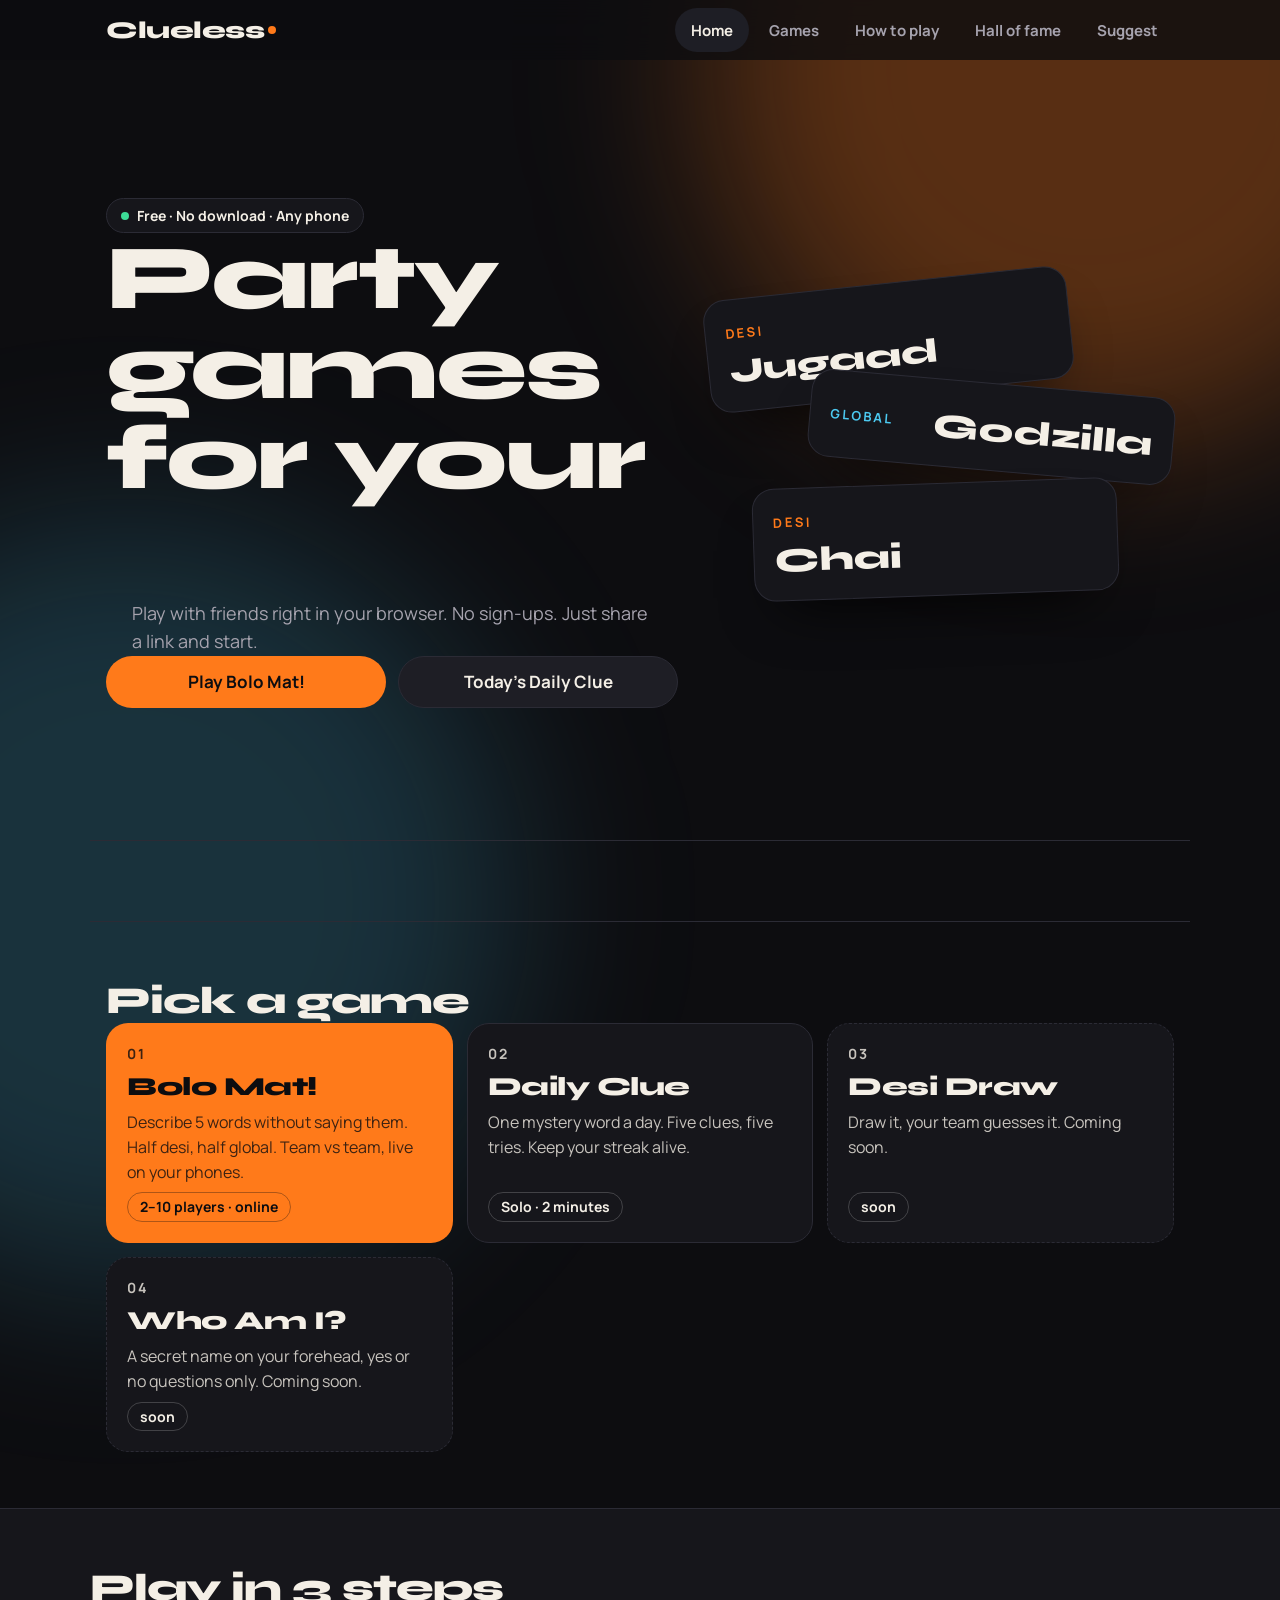
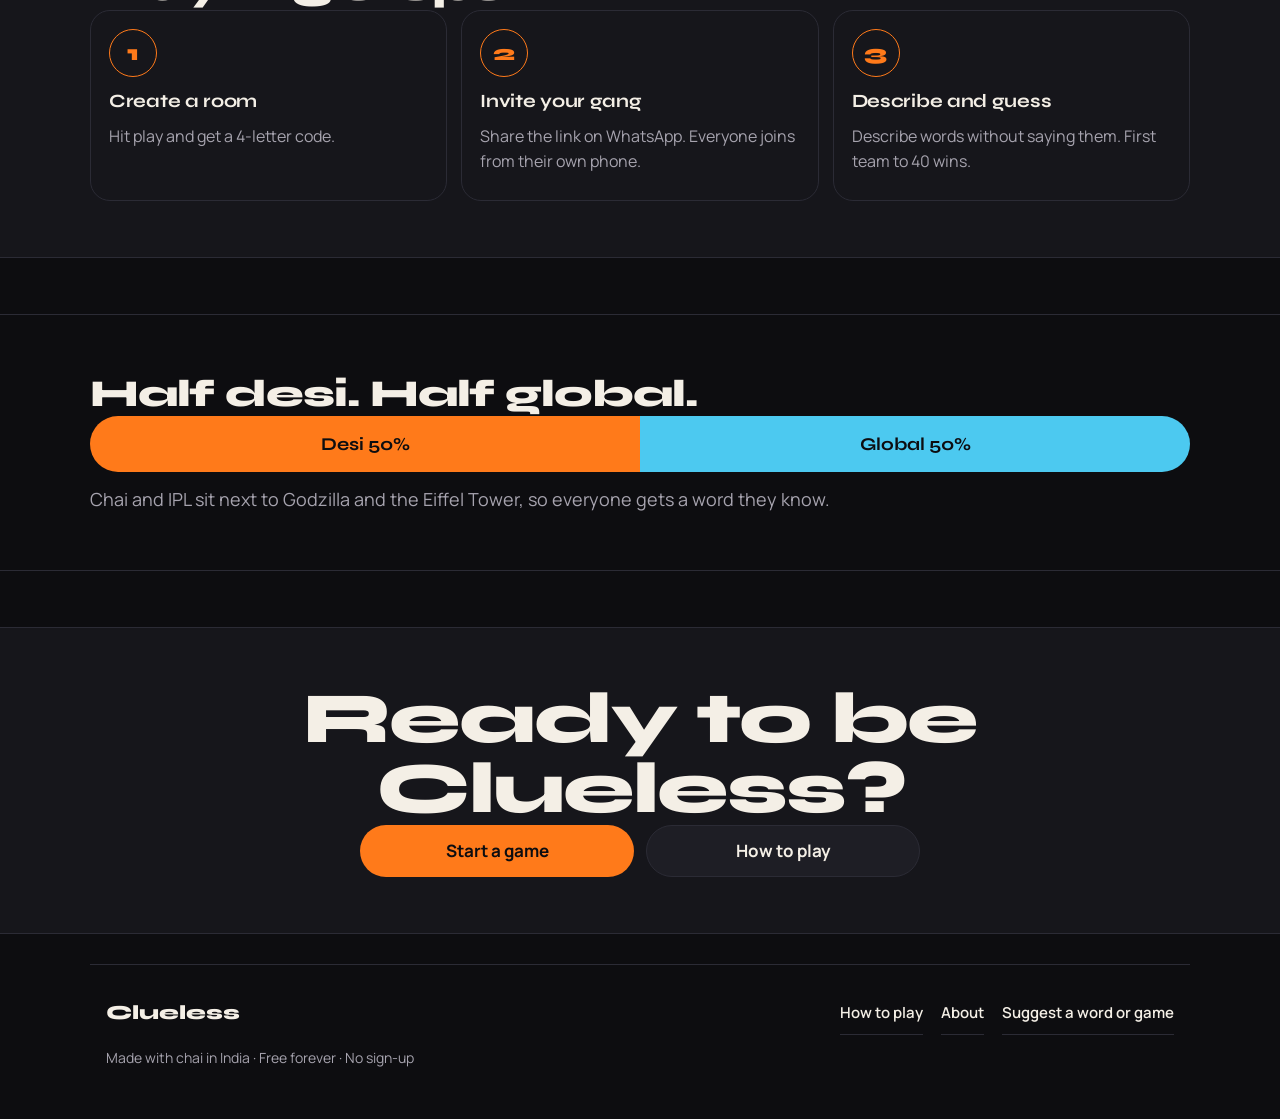
==== index.html @ ff77b75f "Add files via upload" ====
<!DOCTYPE html><html lang="en"><head><meta charset="utf-8"><meta name="viewport" content="width=device-width, initial-scale=1, viewport-fit=cover"><meta name="theme-color" content="#0D0D10"><meta name="apple-mobile-web-app-capable" content="yes"><title>Clueless – party games for your gang</title><meta name="description" content="Free party games for your gang. Play Bolo Mat! with friends on your phones. Half desi, half global words. No download, no sign-up."><meta property="og:title" content="Clueless – party games for your gang"><meta property="og:description" content="Free party games for your gang. Play Bolo Mat! with friends on your phones. Half desi, half global words. No download, no sign-up."><meta property="og:type" content="website"><meta name="twitter:card" content="summary"><link rel="icon" href="data:image/svg+xml,%3Csvg xmlns=%27http://www.w3.org/2000/svg%27 viewBox=%270 0 64 64%27%3E%3Crect width=%2764%27 height=%2764%27 rx=%2716%27 fill=%27%230D0D10%27/%3E%3Ctext x=%2732%27 y=%2744%27 font-size=%2740%27 font-weight=%27800%27 font-family=%27Arial%27 text-anchor=%27middle%27 fill=%27%23FF7A1A%27%3EC%3C/text%3E%3C/svg%3E"><link rel="stylesheet" href="shared.css"></head><body class="site" data-p="hub"><div id="nav"></div><section class="hero2"><div><span class="eye">Free · No download · Any phone</span><h1 class="h1b">Party games for your<span class="rot"><i>gang.</i><i>chai break.</i><i>hostel night.</i><i>family.</i></span></h1><p class="sub">Play with friends right in your browser. No sign-ups. Just share a link and start.</p><div class="btns"><a class="btn pink hot" href="bolo-mat.html">Play Bolo Mat!</a><a class="btn" href="daily.html">Today’s Daily Clue</a></div></div><div class="stack" aria-hidden="true"><div class="wc"><span>DESI</span><b>Jugaad</b></div><div class="wc g"><span>GLOBAL</span><b>Godzilla</b></div><div class="wc"><span>DESI</span><b>Chai</b></div></div></section><div class="marq" aria-hidden="true"><div>Chai · IPL · Godzilla · Jugaad · Pizza · Diwali · Eiffel Tower · Mumbai Local · Titanic · Sharmaji Ka Beta · Netflix · Maggi · Penguin · Taj Mahal · Volcano · Pani Puri · Chai · IPL · Godzilla · Jugaad · Pizza · Diwali · Eiffel Tower · Mumbai Local · Titanic · Sharmaji Ka Beta · Netflix · Maggi · Penguin · Taj Mahal · Volcano · Pani Puri · </div></div><section class="band nb"><div class="in" style="padding:0 16px"><h2 class="sec" style="margin-top:0">Pick a game</h2><div class="games" id="games"></div></div></section><section class="band"><div class="in"><h2 class="sec">Play in 3 steps</h2><div class="grid3"><div class="card"><div class="n">1</div><h3>Create a room</h3><p>Hit play and get a 4-letter code.</p></div><div class="card"><div class="n">2</div><h3>Invite your gang</h3><p>Share the link on WhatsApp. Everyone joins from their own phone.</p></div><div class="card"><div class="n">3</div><h3>Describe and guess</h3><p>Describe words without saying them. First team to 40 wins.</p></div></div></div></section><section class="band" style="background:none"><div class="in"><h2 class="sec">Half desi. Half global.</h2><div class="split"><b>Desi 50%</b><b>Global 50%</b></div><p class="sub" style="margin-top:14px">Chai and IPL sit next to Godzilla and the Eiffel Tower, so everyone gets a word they know.</p></div></section><section class="band cta"><div class="in" style="padding:0 16px"><h2 class="h1b">Ready to be Clueless?</h2><div class="btns"><a class="btn pink hot" href="bolo-mat.html">Start a game</a><a class="btn" href="how-to-play.html">How to play</a></div></div></section><footer id="ft"></footer><script src="shared.js"></script></body></html>
---- shared.css ----
@import url('https://fonts.googleapis.com/css2?family=Syne:wght@600;800&family=Manrope:wght@400;500;700&display=swap');
:root{--bg:#0D0D10;--panel:#16161B;--panel2:#1E1E25;--line:#2B2B35;--ink:#F4EFE6;--mute:#A6A3AE;--acc:#FF7A1A;--acc2:#4CC9F0;--ok:#3DDC97;--bad:#FF4D6D;--sun:#FFD166;--cream:#F4EFE6;--pink:var(--acc);--mint:var(--ok);--sky:var(--acc2);--t0:var(--acc);--t1:var(--acc2);--d:'Syne',system-ui,sans-serif;--g1:#FF7A1A50;--g2:#4CC9F033}
body[data-p=lobby]{--g1:#4CC9F050;--g2:#3DDC9733}body[data-p=ready]{--g1:#4CC9F050;--g2:#FF7A1A30}body[data-p=play]{--g1:#3DDC9750;--g2:#4CC9F030}body.low{--g1:#FF4D6D66;--g2:#FF7A1A40}body[data-p=result]{--g1:#FFD16650;--g2:#FF7A1A30}body[data-p=end]{--g1:#FF7A1A60;--g2:#FFD16640}
*{box-sizing:border-box}
html{scroll-behavior:smooth;-webkit-tap-highlight-color:transparent;max-width:100%;overflow-x:clip}
body{margin:0;max-width:100%;overflow-x:clip;background:var(--bg);color:var(--ink);font:400 16px/1.55 Manrope,system-ui,sans-serif;min-height:100svh;padding:env(safe-area-inset-top,0) env(safe-area-inset-right,0) env(safe-area-inset-bottom,0) env(safe-area-inset-left,0);-webkit-font-smoothing:antialiased}
body::before,body::after{content:"";position:fixed;z-index:0;width:60vmax;height:60vmax;border-radius:50%;filter:blur(90px);pointer-events:none;transition:background-color .8s;animation:drift 22s ease-in-out infinite alternate}
body::before{background:var(--g1);top:-25vmax;right:-15vmax}body::after{background:var(--g2);bottom:-30vmax;left:-20vmax;animation-delay:-11s}
img,svg,video,iframe,canvas{max-width:100%;height:auto}
.wrap,.hero2,.band,.marq,footer,#nav{position:relative;z-index:1}
@keyframes drift{to{transform:translate(8vmax,6vmax) scale(1.15)}}
@keyframes rise{from{opacity:0;transform:translateY(18px)}}
@keyframes pop{from{transform:scale(.7);opacity:0}}
@keyframes pulse{50%{transform:scale(1.05)}}
@keyframes bob{50%{translate:0 -12px}}
@keyframes mq{to{transform:translateX(-100%)}}
@keyframes rw{0%{opacity:0;transform:translateY(70%)}3%,22%{opacity:1;transform:none}25%,100%{opacity:0;transform:translateY(-70%)}}
@keyframes fall{to{transform:translateY(112vh) rotate(520deg)}}
.wrap{max-width:560px;margin:0 auto;padding:8px 16px 40px}.site .wrap{max-width:1100px}
a{color:inherit}a:focus-visible,button:focus-visible,summary:focus-visible{outline:2px solid var(--acc);outline-offset:3px}
.top{display:flex;justify-content:space-between;align-items:center;padding:10px 0;gap:10px}
.logo{font:800 24px var(--d);letter-spacing:-.5px;color:var(--ink);text-decoration:none;display:inline-flex;align-items:center;min-height:44px}.logo::after{content:"";width:8px;height:8px;border-radius:50%;background:var(--acc);margin-left:4px;animation:pulse 2.4s infinite}
.pill{font:700 14px Manrope,system-ui,sans-serif;letter-spacing:.14em;border:1px solid var(--line);background:var(--panel);border-radius:99px;padding:9px 14px}
.hero{font:800 clamp(34px,7vw,56px)/1.05 var(--d);letter-spacing:-1.5px;margin:16px 0 10px}.sub{font-size:18px;color:var(--mute);margin:0 0 20px;max-width:60ch}
.card{background:var(--panel);border:1px solid var(--line);border-radius:20px;padding:18px;margin-bottom:14px;overflow-wrap:anywhere}
.card h2,h3{font-family:var(--d);margin:0 0 8px;letter-spacing:-.3px}.center{text-align:center}.hint{font-size:14px;color:var(--mute)}
label{display:block;font-weight:700;font-size:15px;margin:12px 0 6px}
input,select,textarea{width:100%;min-width:0;min-height:50px;padding:12px 14px;border:1px solid var(--line);border-radius:14px;background:var(--panel2);color:var(--ink);font:500 16px Manrope,system-ui,sans-serif;transition:border-color .2s,box-shadow .2s}
textarea{min-height:110px;resize:vertical}input:focus,select:focus,textarea:focus{outline:none;border-color:var(--acc);box-shadow:0 0 0 4px #FF7A1A33}
.btn{display:flex;align-items:center;justify-content:center;width:100%;min-height:52px;margin-top:12px;padding:0 22px;font:700 17px Manrope,system-ui,sans-serif;color:var(--ink);background:var(--panel2);border:1px solid var(--line);border-radius:99px;cursor:pointer;text-decoration:none;transition:transform .15s,box-shadow .25s,background .2s}
.btn:hover{transform:translateY(-2px)}.btn:active{transform:scale(.97)}.btn:disabled{opacity:.4;pointer-events:none}
.btn.pink{background:var(--acc);color:#0D0D10;border-color:transparent}.btn.pink:hover{box-shadow:0 12px 30px -10px var(--acc)}
.btn.mint{background:var(--ok);color:#0D0D10;border-color:transparent}.btn.hot{animation:pulse 2.4s ease-in-out infinite}
.btn.ghost{width:auto;display:inline-flex;min-height:44px;margin:6px 4px 0;background:transparent;font-size:15px}
.row{display:flex;gap:8px}.row input{flex:1}.row .btn{margin:0;width:auto}
.seg{display:flex;gap:6px}.seg button{flex:1;min-height:46px;font:700 15px Manrope,system-ui,sans-serif;border:1px solid var(--line);border-radius:14px;background:var(--panel2);color:var(--ink);cursor:pointer}.seg button.on{background:var(--ink);color:#0D0D10}
.err{background:#FF4D6D22;border:1px solid var(--bad);color:#FFB3C0;font-weight:700;border-radius:14px;padding:10px 14px;margin-bottom:12px}
.btns{display:flex;gap:12px;flex-wrap:wrap}.btns .btn{flex:1;min-width:min(200px,100%);margin:0;width:auto}
.games{display:grid;grid-template-columns:1fr 1fr;gap:14px}.site .games{grid-template-columns:repeat(auto-fit,minmax(min(260px,100%),1fr))}
.game{position:relative;overflow:hidden;display:flex;flex-direction:column;gap:8px;min-height:190px;padding:20px;text-align:left;color:var(--ink);text-decoration:none;background:var(--panel);border:1px solid var(--line);border-radius:22px;transition:transform .25s,border-color .25s}
.game::before{content:"";position:absolute;inset:0;background:radial-gradient(220px circle at var(--mx,50%) var(--my,-20%),#ffffff18,transparent 70%);opacity:0;transition:opacity .3s;pointer-events:none}.game:hover::before{opacity:1}.game:hover{transform:translateY(-4px);border-color:#ffffff40}
.game b{font:800 26px var(--d);letter-spacing:-.5px}.game span{color:inherit;opacity:.8}.em{font:700 14px Manrope,system-ui,sans-serif;letter-spacing:.14em;opacity:.7}
.game:first-child{background:var(--acc);color:#0D0D10;border-color:transparent}.game.soon{opacity:.55;border-style:dashed}
.tag{font-style:normal;font-size:14px;font-weight:700;border:1px solid #ffffff30;border-radius:99px;padding:3px 12px;align-self:flex-start;margin-top:auto}.game:first-child .tag{border-color:#0D0D1055}
.score{display:grid;grid-template-columns:1fr 1fr;gap:10px;margin-bottom:14px}.tm{background:var(--panel);border:1px solid var(--line);border-top:3px solid var(--c);border-radius:16px;padding:10px 14px}.tm div:first-child{display:flex;justify-content:space-between;align-items:baseline;gap:6px}.tm b{font:700 15px Manrope,system-ui,sans-serif}.tm span{font:800 28px var(--d);color:var(--c)}
.bar{height:6px;background:#ffffff14;border-radius:9px;overflow:hidden;margin-top:4px}.bar i{display:block;height:100%;background:var(--c);transition:width .6s}
.cols{display:grid;grid-template-columns:1fr 1fr;gap:12px}.cols .card{border-top:3px solid var(--c);margin:0}
.chip{display:inline-flex;align-items:center;gap:6px;background:var(--panel2);border:1px solid var(--line);border-radius:99px;padding:5px 12px 5px 6px;margin:4px 4px 0 0;font-weight:700;font-size:15px}
.dot{display:inline-grid;place-items:center;width:1.6em;height:1.6em;border-radius:50%;color:#0D0D10;font:800 .8em var(--d);font-style:normal;vertical-align:middle}
.code{font:800 clamp(40px,14vw,64px)/1 var(--d);letter-spacing:.12em;color:var(--acc);padding-left:.12em}
.head{display:flex;justify-content:space-between;align-items:center;gap:10px;margin-bottom:12px}.who{display:flex;align-items:center;gap:10px;font-weight:700;min-width:0}.av{font-size:34px;line-height:1}
.clock{position:relative;width:84px;height:84px;flex:none}.clock svg{width:100%;height:100%}.clock circle{fill:none;stroke-width:7;stroke:#ffffff1a}.clock #rg{stroke:var(--acc);transform:rotate(-90deg);transform-origin:center;transition:stroke-dashoffset .25s linear;stroke-linecap:round}
.clock b{position:absolute;inset:0;display:grid;place-items:center;font:800 30px var(--d)}body.low .clock{animation:pulse .5s infinite}body.low .clock #rg{stroke:var(--bad)}
.words{list-style:none;padding:0;margin:0;display:grid;gap:10px}
.words li{background:var(--panel2);border:1px solid var(--line);border-radius:16px;padding:16px;font:800 26px var(--d);text-align:center;animation:pop .4s both;animation-delay:var(--d);transition:.3s;overflow-wrap:anywhere}
.words li.done{background:#3DDC9722;border-color:var(--ok);text-decoration:line-through;opacity:.6}
.g{display:flex;justify-content:space-between;align-items:center;gap:10px;padding:9px 0;border-bottom:1px solid var(--line);animation:pop .25s both}.ok{font-weight:800;color:var(--ok)}.no{color:var(--mute)}
.big{font:800 32px/1.05 var(--d);margin:0;letter-spacing:-.5px}.badge{display:inline-block;font:800 14px Manrope,system-ui,sans-serif;letter-spacing:.2em;text-transform:uppercase;color:#0D0D10;background:var(--acc);border-radius:99px;padding:6px 16px;margin-bottom:12px}
details{border-top:1px solid var(--line);margin-top:12px}summary{min-height:44px;display:flex;align-items:center;cursor:pointer;font-weight:700}details p{margin:6px 0;color:var(--mute)}
.cf{position:fixed;top:-30px;width:10px;height:16px;border-radius:2px;animation:fall 3.4s linear forwards;pointer-events:none;z-index:50}
#app.go>*{animation:rise .45s cubic-bezier(.2,.8,.2,1) both}#app.go>:nth-child(2){animation-delay:.06s}#app.go>:nth-child(3){animation-delay:.12s}#app.go>:nth-child(4){animation-delay:.18s}#app.go>:nth-child(n+5){animation-delay:.24s}
/* site chrome */
#nav{position:sticky;top:0;z-index:40;background:#0D0D10cc;-webkit-backdrop-filter:blur(14px);backdrop-filter:blur(14px)}
.nav{position:relative;display:flex;justify-content:space-between;align-items:center;gap:12px;max-width:1100px;margin:0 auto;padding:8px 16px}
.nav nav{display:flex;gap:4px}.nav nav a{display:flex;align-items:center;min-height:44px;padding:0 16px;font:700 15px Manrope,system-ui,sans-serif;color:var(--mute);text-decoration:none;border-radius:99px;transition:.2s}.nav nav a:hover{color:var(--ink)}.nav nav a.on{color:var(--ink);background:var(--panel2)}
.mbtn{display:none;width:46px;height:46px;border:1px solid var(--line);border-radius:14px;background:var(--panel);flex-direction:column;align-items:center;justify-content:center;gap:6px;padding:0;cursor:pointer}.mbtn span{width:20px;height:2px;background:var(--ink);border-radius:2px;transition:transform .25s}
.nav.open .mbtn span:first-child{transform:translateY(4px) rotate(45deg)}.nav.open .mbtn span:last-child{transform:translateY(-4px) rotate(-45deg)}
footer{max-width:1100px;margin:30px auto 0;padding:26px 16px 50px;color:var(--mute);font-size:15px;border-top:1px solid var(--line)}footer a{color:var(--ink);font-weight:600;display:inline-flex;align-items:center;min-height:44px;text-decoration:none;border-bottom:1px solid var(--line)}footer a:hover{border-color:var(--acc)}
.grid3{display:grid;grid-template-columns:repeat(auto-fit,minmax(min(240px,100%),1fr));gap:14px}.grid3 .card{margin:0}.sec{font:800 clamp(26px,5vw,38px) var(--d);letter-spacing:-1px;margin:34px 0 14px}
table{width:100%;border-collapse:collapse}td{padding:10px 6px;border-bottom:1px solid var(--line)}td:last-child{text-align:right;font-weight:800;color:var(--acc)}ol,ul.t{padding-left:20px;color:var(--mute)}li{margin:6px 0}
.clues{list-style:none;padding:0;margin:12px 0;display:grid;gap:8px}.clues li{background:var(--panel2);border:1px solid var(--line);border-radius:14px;padding:12px 14px;font-weight:700;margin:0;animation:pop .3s both}.clues li.lock{opacity:.4;border-style:dashed}
.hero2{max-width:1100px;margin:0 auto;padding:30px 16px;display:grid;grid-template-columns:1.1fr .9fr;gap:28px;align-items:center;min-height:calc(100svh - 120px)}
.eye{display:inline-flex;align-items:center;gap:8px;font:700 14px Manrope,system-ui,sans-serif;border:1px solid var(--line);border-radius:99px;padding:7px 14px;margin-bottom:18px;background:var(--panel)}.eye::before{content:"";width:8px;height:8px;border-radius:50%;background:var(--ok);animation:pulse 1.6s infinite}
.h1b{font:800 clamp(40px,9.5vw,92px)/.98 var(--d);letter-spacing:-2px;margin:0 0 16px}
.rot{display:block;position:relative;height:1.05em;color:var(--acc)}.rot i{position:absolute;left:0;top:0;font-style:normal;white-space:nowrap;opacity:0;animation:rw 12s infinite}.rot i:nth-child(2){animation-delay:3s}.rot i:nth-child(3){animation-delay:6s}.rot i:nth-child(4){animation-delay:9s}
.hero2 .sub{max-width:520px}
.stack{position:relative;height:340px;width:100%;max-width:360px;margin:0 auto}
.wc{position:absolute;width:78%;background:var(--panel);border:1px solid var(--line);border-radius:22px;padding:20px;box-shadow:0 30px 60px -30px #000;animation:bob 6s ease-in-out infinite}
.wc span{font:700 13px Manrope,system-ui,sans-serif;letter-spacing:.16em;color:var(--acc)}.wc.g span{color:var(--acc2)}.wc b{display:block;font:800 34px var(--d);margin-top:6px}
.wc:nth-child(1){top:0;left:0;transform:rotate(-6deg)}.wc:nth-child(2){top:100px;right:0;transform:rotate(5deg);animation-delay:-2s}.wc:nth-child(3){top:200px;left:10%;transform:rotate(-2deg);animation-delay:-4s}
.marq{overflow:hidden;border-block:1px solid var(--line);padding:16px 0;margin:6px 0 20px;font:800 clamp(24px,5vw,40px) var(--d);white-space:nowrap;color:transparent;-webkit-text-stroke:1px #F4EFE666}.marq div{display:inline-block;padding-left:100%;animation:mq 34s linear infinite}
.band{background:var(--panel);border-block:1px solid var(--line);padding:56px 16px;margin-top:40px}.band.nb{background:none;border:0;padding:0}.in{max-width:1100px;margin:0 auto}.band .sec{margin-top:0}
.n{display:grid;place-items:center;width:48px;height:48px;border-radius:50%;border:1px solid var(--acc);color:var(--acc);font:800 22px var(--d);margin-bottom:10px}
.split{display:flex;height:56px;border-radius:99px;overflow:hidden;font:800 18px var(--d);color:#0D0D10}.split b{display:grid;place-items:center;width:0;overflow:hidden;white-space:nowrap;transition:width 1.4s cubic-bezier(.2,.8,.2,1) .2s}.split b:first-child{background:var(--acc)}.split b:last-child{background:var(--acc2)}.split.in b{width:50%}
.cta{text-align:center}.cta .h1b{font-size:clamp(36px,9vw,72px)}.cta .btns{justify-content:center;max-width:560px;margin:0 auto}
.js .rv{opacity:0;transform:translateY(28px)}.js .rv.in{opacity:1;transform:none;transition:opacity .7s cubic-bezier(.2,.8,.2,1),transform .7s cubic-bezier(.2,.8,.2,1)}
@media (max-width:860px){.hero2{grid-template-columns:1fr;min-height:0;padding-top:18px}.stack{height:300px}}
@media (max-width:760px){
 .mbtn{display:flex}
 .nav nav{position:absolute;top:100%;left:12px;right:12px;flex-direction:column;gap:0;background:var(--panel);border:1px solid var(--line);border-radius:18px;padding:8px;opacity:0;visibility:hidden;transform:translateY(-8px);transition:.25s}
 .nav.open nav{opacity:1;visibility:visible;transform:none}.nav nav a{min-height:48px;font-size:17px}
 .hero{font-size:36px}.band{padding:44px 16px}.cols{gap:10px}.chip{font-size:14px}
}
@media (prefers-reduced-motion:reduce){*,*::before,*::after{animation:none!important;transition:none!important}.rot i:first-child{opacity:1!important}.split b{width:50%!important}.js .rv{opacity:1;transform:none}}

/* v4 layout polish */
.seg button small{display:block;font:500 13px Manrope,system-ui,sans-serif;color:var(--mute);margin-top:2px}.seg button.on small{color:#0D0D10b0}.seg.modes button{padding:10px 4px;line-height:1.25}
.dock{position:sticky;bottom:0;z-index:5;padding:18px 0 calc(10px + env(safe-area-inset-bottom,0px));background:linear-gradient(transparent,var(--bg) 38%)}
#app>.btn.pink{position:sticky;bottom:calc(12px + env(safe-area-inset-bottom,0px));z-index:5;box-shadow:0 12px 30px -10px #000}
.site .wrap{padding-top:20px}.band{margin-top:56px}
@media (max-width:760px){
 .wrap{padding:4px 16px 28px}.site .wrap{padding-top:14px}
 .hero2{padding:14px 16px 8px;gap:20px}.eye{margin-bottom:14px}.h1b{letter-spacing:-1.5px}
 .stack{height:230px;max-width:300px}.wc{padding:14px 16px;border-radius:18px}.wc b{font-size:26px}.wc:nth-child(2){top:72px}.wc:nth-child(3){top:150px}
 .marq{margin:18px 0 4px;padding:12px 0}.band{padding:40px 16px;margin-top:36px}
 .game{min-height:0;padding:18px}.game b{font-size:24px}.sec{margin:28px 0 12px}.card{padding:16px;border-radius:18px}
 .clock{width:68px;height:68px}.clock b{font-size:26px}.words li{padding:18px 14px;font-size:28px}
 .score{gap:8px}.tm{padding:8px 12px}.tm span{font-size:24px}.cols{grid-template-columns:1fr}.btns .btn{min-width:100%}
}

/* v5 polish */
button,input,select,textarea{font-family:inherit}
.ft{display:flex;flex-wrap:wrap;gap:6px 18px;align-items:center}.ft .brand{font:800 20px var(--d);color:var(--ink);margin-right:auto}.ft .copy{flex-basis:100%;font-size:14px;margin-top:6px}
.eye{display:inline-flex;align-items:center;gap:8px}
.card p{margin:0 0 8px;color:var(--mute)}.card ol{padding-left:20px;margin:6px 0 0}.card ol li{margin-bottom:6px}
.about p{font-size:18px;max-width:62ch;color:var(--ink)}.about .facts{display:grid;grid-template-columns:repeat(3,1fr);gap:10px;margin:22px 0}.about .facts .card{margin:0;width:100%;padding:14px}.about .facts .card p{font-size:14px;line-height:1.3;margin:4px 0 0}.about .facts .card b{display:block;font:800 clamp(22px,6vw,30px) var(--d);color:var(--acc)}
.btn,.game,.card{-webkit-tap-highlight-color:transparent}
.btn.pink:focus-visible{outline-color:var(--ink)}
@media (min-width:761px){.hero2{padding-top:36px}}
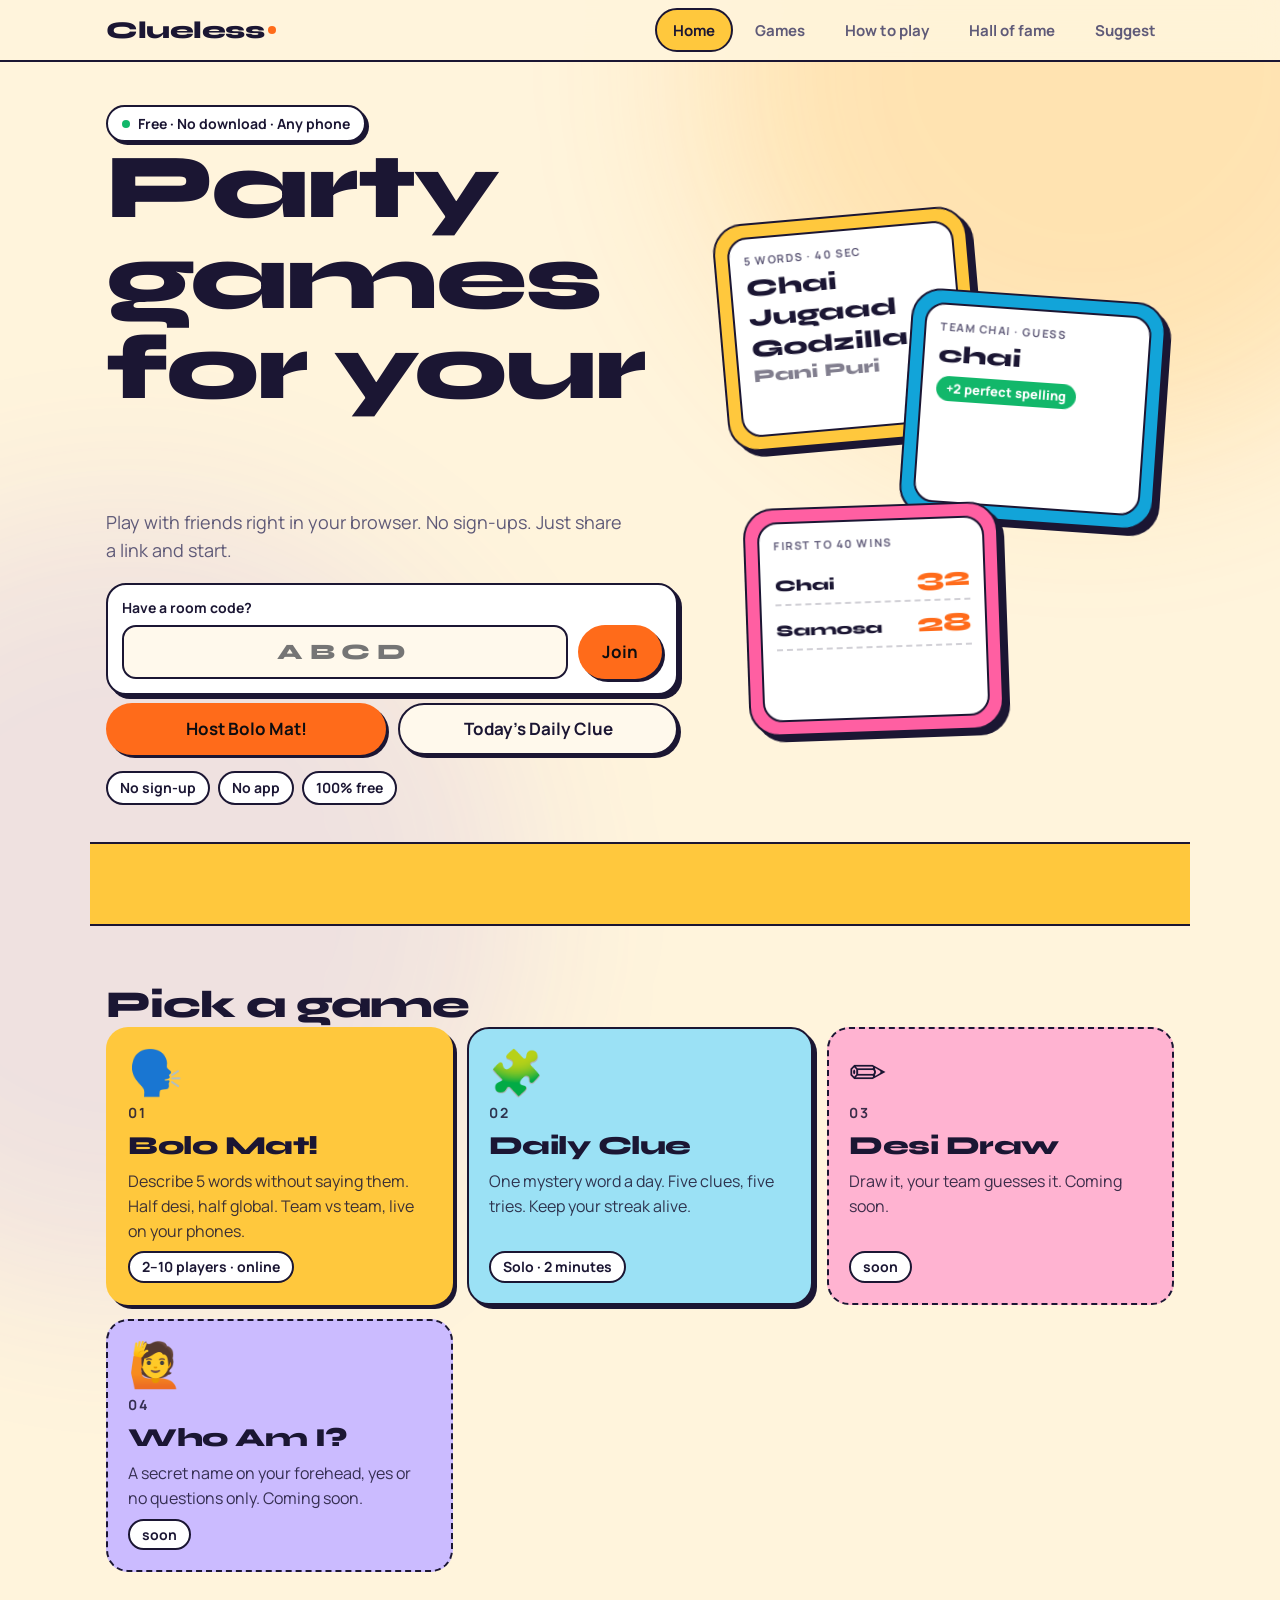
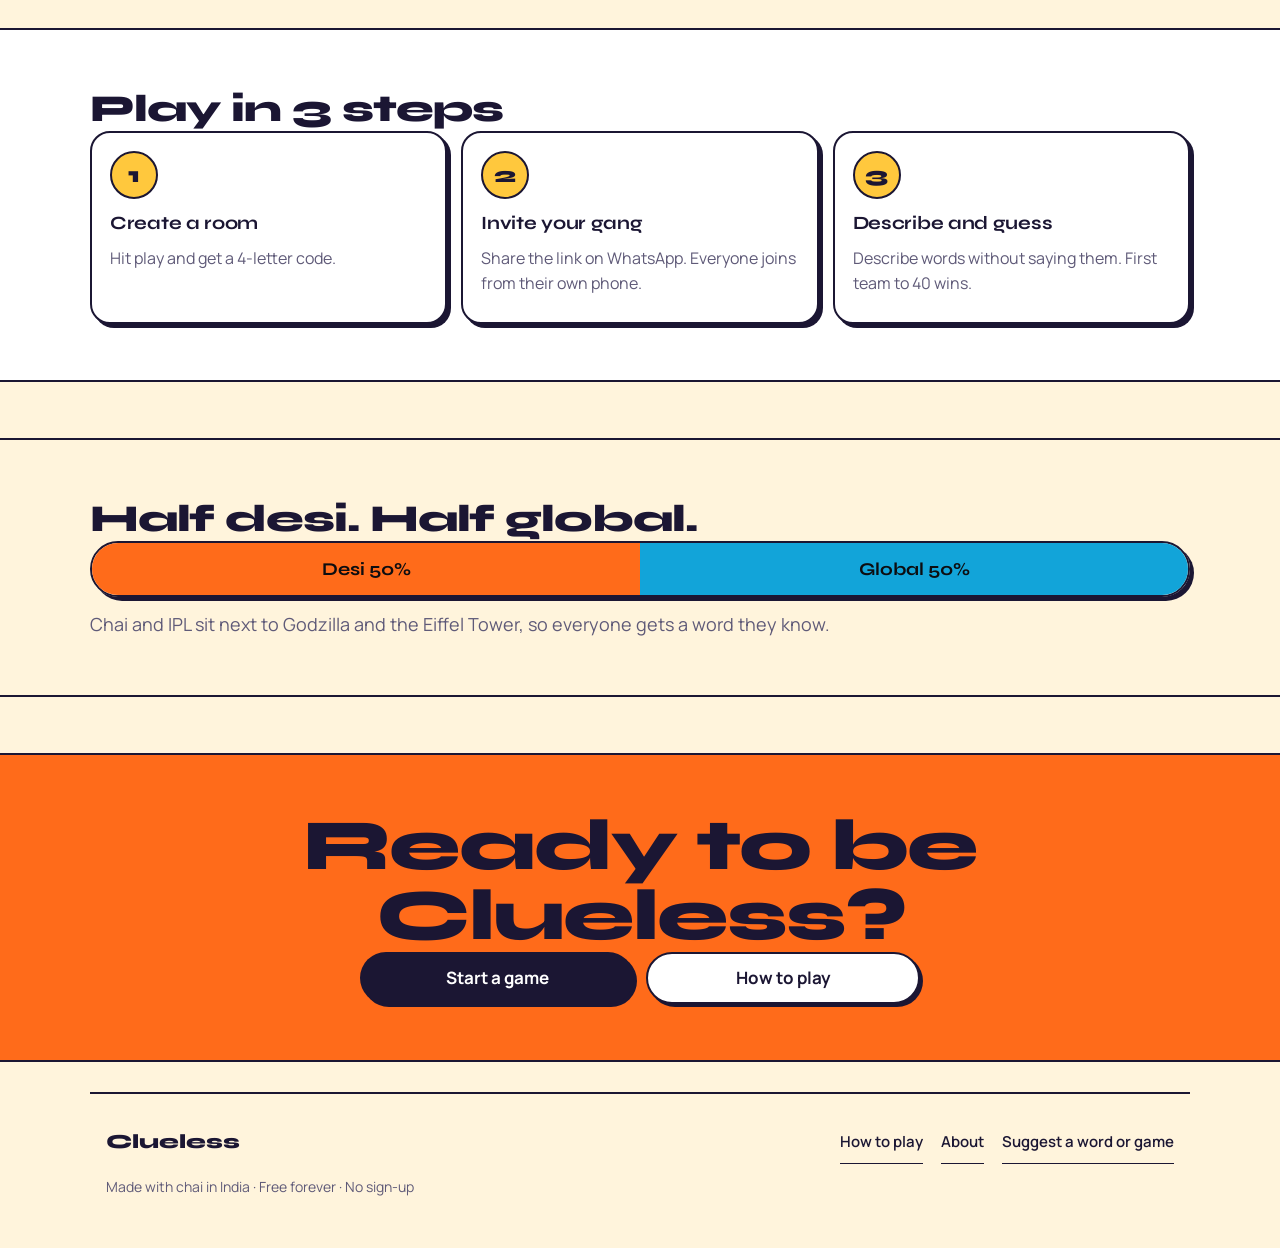
==== commit 77485cfc: "Add files via upload" ====
--- a/index.html
+++ b/index.html
@@ -1 +1 @@
-<!DOCTYPE html><html lang="en"><head><meta charset="utf-8"><meta name="viewport" content="width=device-width, initial-scale=1, viewport-fit=cover"><meta name="theme-color" content="#0D0D10"><meta name="apple-mobile-web-app-capable" content="yes"><title>Clueless – party games for your gang</title><meta name="description" content="Free party games for your gang. Play Bolo Mat! with friends on your phones. Half desi, half global words. No download, no sign-up."><meta property="og:title" content="Clueless – party games for your gang"><meta property="og:description" content="Free party games for your gang. Play Bolo Mat! with friends on your phones. Half desi, half global words. No download, no sign-up."><meta property="og:type" content="website"><meta name="twitter:card" content="summary"><link rel="icon" href="data:image/svg+xml,%3Csvg xmlns=%27http://www.w3.org/2000/svg%27 viewBox=%270 0 64 64%27%3E%3Crect width=%2764%27 height=%2764%27 rx=%2716%27 fill=%27%230D0D10%27/%3E%3Ctext x=%2732%27 y=%2744%27 font-size=%2740%27 font-weight=%27800%27 font-family=%27Arial%27 text-anchor=%27middle%27 fill=%27%23FF7A1A%27%3EC%3C/text%3E%3C/svg%3E"><link rel="stylesheet" href="shared.css"></head><body class="site" data-p="hub"><div id="nav"></div><section class="hero2"><div><span class="eye">Free · No download · Any phone</span><h1 class="h1b">Party games for your<span class="rot"><i>gang.</i><i>chai break.</i><i>hostel night.</i><i>family.</i></span></h1><p class="sub">Play with friends right in your browser. No sign-ups. Just share a link and start.</p><div class="btns"><a class="btn pink hot" href="bolo-mat.html">Play Bolo Mat!</a><a class="btn" href="daily.html">Today’s Daily Clue</a></div></div><div class="stack" aria-hidden="true"><div class="wc"><span>DESI</span><b>Jugaad</b></div><div class="wc g"><span>GLOBAL</span><b>Godzilla</b></div><div class="wc"><span>DESI</span><b>Chai</b></div></div></section><div class="marq" aria-hidden="true"><div>Chai · IPL · Godzilla · Jugaad · Pizza · Diwali · Eiffel Tower · Mumbai Local · Titanic · Sharmaji Ka Beta · Netflix · Maggi · Penguin · Taj Mahal · Volcano · Pani Puri · Chai · IPL · Godzilla · Jugaad · Pizza · Diwali · Eiffel Tower · Mumbai Local · Titanic · Sharmaji Ka Beta · Netflix · Maggi · Penguin · Taj Mahal · Volcano · Pani Puri · </div></div><section class="band nb"><div class="in" style="padding:0 16px"><h2 class="sec" style="margin-top:0">Pick a game</h2><div class="games" id="games"></div></div></section><section class="band"><div class="in"><h2 class="sec">Play in 3 steps</h2><div class="grid3"><div class="card"><div class="n">1</div><h3>Create a room</h3><p>Hit play and get a 4-letter code.</p></div><div class="card"><div class="n">2</div><h3>Invite your gang</h3><p>Share the link on WhatsApp. Everyone joins from their own phone.</p></div><div class="card"><div class="n">3</div><h3>Describe and guess</h3><p>Describe words without saying them. First team to 40 wins.</p></div></div></div></section><section class="band" style="background:none"><div class="in"><h2 class="sec">Half desi. Half global.</h2><div class="split"><b>Desi 50%</b><b>Global 50%</b></div><p class="sub" style="margin-top:14px">Chai and IPL sit next to Godzilla and the Eiffel Tower, so everyone gets a word they know.</p></div></section><section class="band cta"><div class="in" style="padding:0 16px"><h2 class="h1b">Ready to be Clueless?</h2><div class="btns"><a class="btn pink hot" href="bolo-mat.html">Start a game</a><a class="btn" href="how-to-play.html">How to play</a></div></div></section><footer id="ft"></footer><script src="shared.js"></script></body></html>+<!DOCTYPE html><html lang="en"><head><meta charset="utf-8"><meta name="viewport" content="width=device-width, initial-scale=1, viewport-fit=cover"><meta name="theme-color" content="#FFF4DC"><meta name="apple-mobile-web-app-capable" content="yes"><title>Clueless – party games for your gang</title><meta name="description" content="Free party games for your gang. Play Bolo Mat! with friends on your phones. Half desi, half global words. No download, no sign-up."><meta property="og:title" content="Clueless – party games for your gang"><meta property="og:description" content="Free party games for your gang. Play Bolo Mat! with friends on your phones. Half desi, half global words. No download, no sign-up."><meta property="og:type" content="website"><meta name="twitter:card" content="summary"><link rel="icon" href="data:image/svg+xml,%3Csvg xmlns=%27http://www.w3.org/2000/svg%27 viewBox=%270 0 64 64%27%3E%3Crect width=%2764%27 height=%2764%27 rx=%2716%27 fill=%27%230D0D10%27/%3E%3Ctext x=%2732%27 y=%2744%27 font-size=%2740%27 font-weight=%27800%27 font-family=%27Arial%27 text-anchor=%27middle%27 fill=%27%23FF7A1A%27%3EC%3C/text%3E%3C/svg%3E"><link rel="stylesheet" href="shared.css"></head><body class="site" data-p="hub"><div id="nav"></div><section class="hero2"><div><span class="eye">Free · No download · Any phone</span><h1 class="h1b">Party games for your<span class="rot"><i>gang.</i><i>chai break.</i><i>hostel night.</i><i>family.</i></span></h1><p class="sub">Play with friends right in your browser. No sign-ups. Just share a link and start.</p><form class="joinbox" id="jf"><label for="jc">Have a room code?</label><div class="row"><input id="jc" maxlength="4" placeholder="ABCD" autocomplete="off" autocapitalize="characters" aria-label="Room code"><button class="btn pink">Join</button></div></form><div class="btns"><a class="btn pink" href="bolo-mat.html">Host Bolo Mat!</a><a class="btn" href="daily.html">Today’s Daily Clue</a></div><ul class="trust"><li>No sign-up</li><li>No app</li><li>100% free</li></ul></div><div class="phones" aria-hidden="true"><div class="phone"><div class="scr"><small>5 WORDS · 40 SEC</small><b>Chai</b><b>Jugaad</b><b>Godzilla</b><b class="s">Pani Puri</b></div></div><div class="phone"><div class="scr"><small>TEAM CHAI · GUESS</small><b>chai</b><em>+2 perfect spelling</em></div></div><div class="phone"><div class="scr"><small>FIRST TO 40 WINS</small><div class="row2"><b>Chai</b><span>32</span></div><div class="row2"><b>Samosa</b><span>28</span></div></div></div></div></section><div class="marq" aria-hidden="true"><div>Chai · IPL · Godzilla · Jugaad · Pizza · Diwali · Eiffel Tower · Mumbai Local · Titanic · Sharmaji Ka Beta · Netflix · Maggi · Penguin · Taj Mahal · Volcano · Pani Puri · Chai · IPL · Godzilla · Jugaad · Pizza · Diwali · Eiffel Tower · Mumbai Local · Titanic · Sharmaji Ka Beta · Netflix · Maggi · Penguin · Taj Mahal · Volcano · Pani Puri · </div></div><section class="band nb"><div class="in" style="padding:0 16px"><h2 class="sec" style="margin-top:0">Pick a game</h2><div class="games" id="games"></div></div></section><section class="band"><div class="in"><h2 class="sec">Play in 3 steps</h2><div class="grid3"><div class="card"><div class="n">1</div><h3>Create a room</h3><p>Hit play and get a 4-letter code.</p></div><div class="card"><div class="n">2</div><h3>Invite your gang</h3><p>Share the link on WhatsApp. Everyone joins from their own phone.</p></div><div class="card"><div class="n">3</div><h3>Describe and guess</h3><p>Describe words without saying them. First team to 40 wins.</p></div></div></div></section><section class="band" style="background:none"><div class="in"><h2 class="sec">Half desi. Half global.</h2><div class="split"><b>Desi 50%</b><b>Global 50%</b></div><p class="sub" style="margin-top:14px">Chai and IPL sit next to Godzilla and the Eiffel Tower, so everyone gets a word they know.</p></div></section><section class="band cta"><div class="in" style="padding:0 16px"><h2 class="h1b">Ready to be Clueless?</h2><div class="btns"><a class="btn pink hot" href="bolo-mat.html">Start a game</a><a class="btn" href="how-to-play.html">How to play</a></div></div></section><footer id="ft"></footer><script src="shared.js"></script><script>$("jf").onsubmit=e=>{e.preventDefault();const c=$("jc").value.trim().toUpperCase();location.href="bolo-mat.html"+(c?"?room="+encodeURIComponent(c):"")}</script></body></html>
--- a/shared.css
+++ b/shared.css
@@ -117,3 +117,55 @@
 .btn,.game,.card{-webkit-tap-highlight-color:transparent}
 .btn.pink:focus-visible{outline-color:var(--ink)}
 @media (min-width:761px){.hero2{padding-top:36px}}
+#app>.btn.pink:disabled{opacity:1;background:#4a3322;color:#a99a8c}
+
+/* v6 bright theme: cream + ink outlines + hard shadows */
+:root{--bg:#FFF4DC;--panel:#fff;--panel2:#FFF9EC;--line:#1B163626;--stroke:#1B1633;--ink:#1B1633;--mute:#5F5A78;--acc:#FF6B1A;--acc2:#12A4D9;--ok:#12B76A;--bad:#E5365B;--sun:#FFC83D;--pink2:#FF5FA2;--violet:#7B5CFF;--g1:#FFB02E66;--g2:#7B5CFF33}
+body[data-p=lobby]{--g1:#12A4D955;--g2:#12B76A33}body[data-p=ready]{--g1:#7B5CFF44;--g2:#FFB02E44}body[data-p=play]{--g1:#12B76A44;--g2:#12A4D944}body.low{--g1:#E5365B55;--g2:#FF6B1A44}body[data-p=result]{--g1:#FFC83D77;--g2:#FF5FA244}body[data-p=end]{--g1:#FF6B1A55;--g2:#FFC83D77}
+body::before,body::after{opacity:.6}
+.card,.game,.tm,.chip,.pill,.eye,.mbtn,.seg button,input,select,textarea,.btn,.words li,.clues li,.phone .scr,.joinbox,.split,.tag{border:2px solid var(--stroke)}
+.card,.game,.tm,.joinbox{box-shadow:4px 4px 0 var(--stroke)}
+.btn{box-shadow:3px 3px 0 var(--stroke);transition:transform .12s,box-shadow .12s}.btn:hover{transform:translate(-1px,-1px);box-shadow:5px 5px 0 var(--stroke)}.btn:active{transform:translate(2px,2px);box-shadow:1px 1px 0 var(--stroke)}
+.btn.ghost,.row .btn.ghost{box-shadow:none}.btn.pink:hover{box-shadow:5px 5px 0 var(--stroke)}.btn.hot{animation:none}
+.btn.mint{color:var(--ink)}
+input:focus,select:focus,textarea:focus{box-shadow:4px 4px 0 var(--acc)}
+.seg button.on{background:var(--ink);color:#fff}.seg button.on small{color:#ffffffb0}
+.err{background:#FFE0E7;color:#8A1230;border:2px solid var(--bad)}
+.game::before{display:none}.game{background:var(--gc,#fff);transition:transform .15s,box-shadow .15s}.game:first-child{background:var(--gc,#fff);color:var(--ink)}
+.game:hover{border-color:var(--stroke);transform:translate(-2px,-2px);box-shadow:7px 7px 0 var(--stroke)}
+.game.soon{opacity:.8;border-style:dashed;box-shadow:none}.game.soon:hover{transform:none;box-shadow:none}
+.game span{opacity:.85}.game .art{font-style:normal;font-size:44px;line-height:1;display:block;margin-bottom:2px}
+.tag,.game:first-child .tag{background:#fff;color:var(--ink);border-color:var(--stroke)}
+.bar{background:#1B163615}.clock circle{stroke:#1B16331a}.words li.done{background:#12B76A22}
+#nav{background:#FFF4DCe6;border-bottom:2px solid var(--stroke)}
+.nav nav a:hover{color:var(--ink)}.nav nav a.on{background:var(--sun);border:2px solid var(--stroke);color:var(--ink)}
+.nav nav a{border:2px solid transparent}
+.logo::after{background:var(--acc)}
+.marq{background:var(--sun);color:var(--ink);-webkit-text-stroke:0;border-block:2px solid var(--stroke)}
+.band{background:#fff;border-block:2px solid var(--stroke)}.band.nb{border:0;background:none}
+.band.cta{background:var(--acc)}.band.cta .btn.pink{background:var(--ink);color:#fff}
+.band.cta .btn{background:#fff}
+.n{background:var(--sun);color:var(--ink);border:2px solid var(--stroke)}
+.split{box-shadow:4px 4px 0 var(--stroke)}
+footer{border-top:2px solid var(--stroke)}footer a{border-bottom-color:var(--stroke)}
+.eye{background:#fff;box-shadow:3px 3px 0 var(--stroke)}
+.rot{color:var(--acc)}
+.sub{color:var(--mute)}
+.joinbox{margin:18px 0 8px;background:#fff;border-radius:20px;padding:12px 14px 14px}
+.joinbox label{margin:0 0 6px;font-size:14px}.joinbox .row{gap:10px}
+.joinbox input{text-transform:uppercase;letter-spacing:.3em;text-align:center;font:800 22px var(--d)}
+.joinbox .btn{min-height:50px;margin:0}
+.trust{list-style:none;display:flex;gap:8px;flex-wrap:wrap;padding:0;margin:16px 0 0}.trust li{margin:0;border:2px solid var(--stroke);border-radius:99px;padding:4px 12px;background:#fff;font-weight:700;font-size:14px;color:var(--ink)}
+.phones{position:relative;height:430px;width:100%;max-width:440px;margin:0 auto}
+.phone{position:absolute;width:58%;border:2px solid var(--stroke);border-radius:30px;padding:12px;background:var(--pc);box-shadow:6px 6px 0 var(--stroke);animation:bob 6s ease-in-out infinite}
+.phone .scr{background:#fff;border-radius:20px;padding:14px;min-height:150px;box-shadow:none}
+.phone small{display:block;font:700 11px Manrope,system-ui,sans-serif;letter-spacing:.14em;color:var(--mute);margin-bottom:8px}
+.phone b{display:block;font:800 24px/1.1 var(--d);color:var(--ink)}.phone b+b{margin-top:4px}.phone b.s{font-size:18px;opacity:.55}
+.phone em{display:inline-block;font-style:normal;font-weight:800;font-size:13px;background:var(--ok);color:#fff;border-radius:99px;padding:2px 10px;margin-top:8px}
+.phone .row2{display:flex;justify-content:space-between;align-items:baseline;gap:6px;border-bottom:2px dashed #1B163633;padding:6px 0}.phone .row2 span{font:800 26px var(--d);color:var(--acc)}.phone .row2 b{font-size:16px}
+.phone:nth-child(1){--pc:var(--sun);top:0;left:0;transform:rotate(-5deg)}
+.phone:nth-child(2){--pc:var(--acc2);top:80px;right:0;transform:rotate(4deg);animation-delay:-2s}
+.phone:nth-child(3){--pc:var(--pink2);top:250px;left:6%;transform:rotate(-2deg);animation-delay:-4s}
+@media (max-width:760px){.phones{height:380px;max-width:340px}.phone{width:60%;padding:10px}.phone b{font-size:20px}.phone:nth-child(2){top:70px}.phone:nth-child(3){top:215px}.joinbox input{font-size:20px}}
+.hero2 .sub{margin-left:0;margin-right:0}
+@media (min-width:761px){.phone .scr{min-height:200px}.phones{height:480px}.phone:nth-child(3){top:290px}}
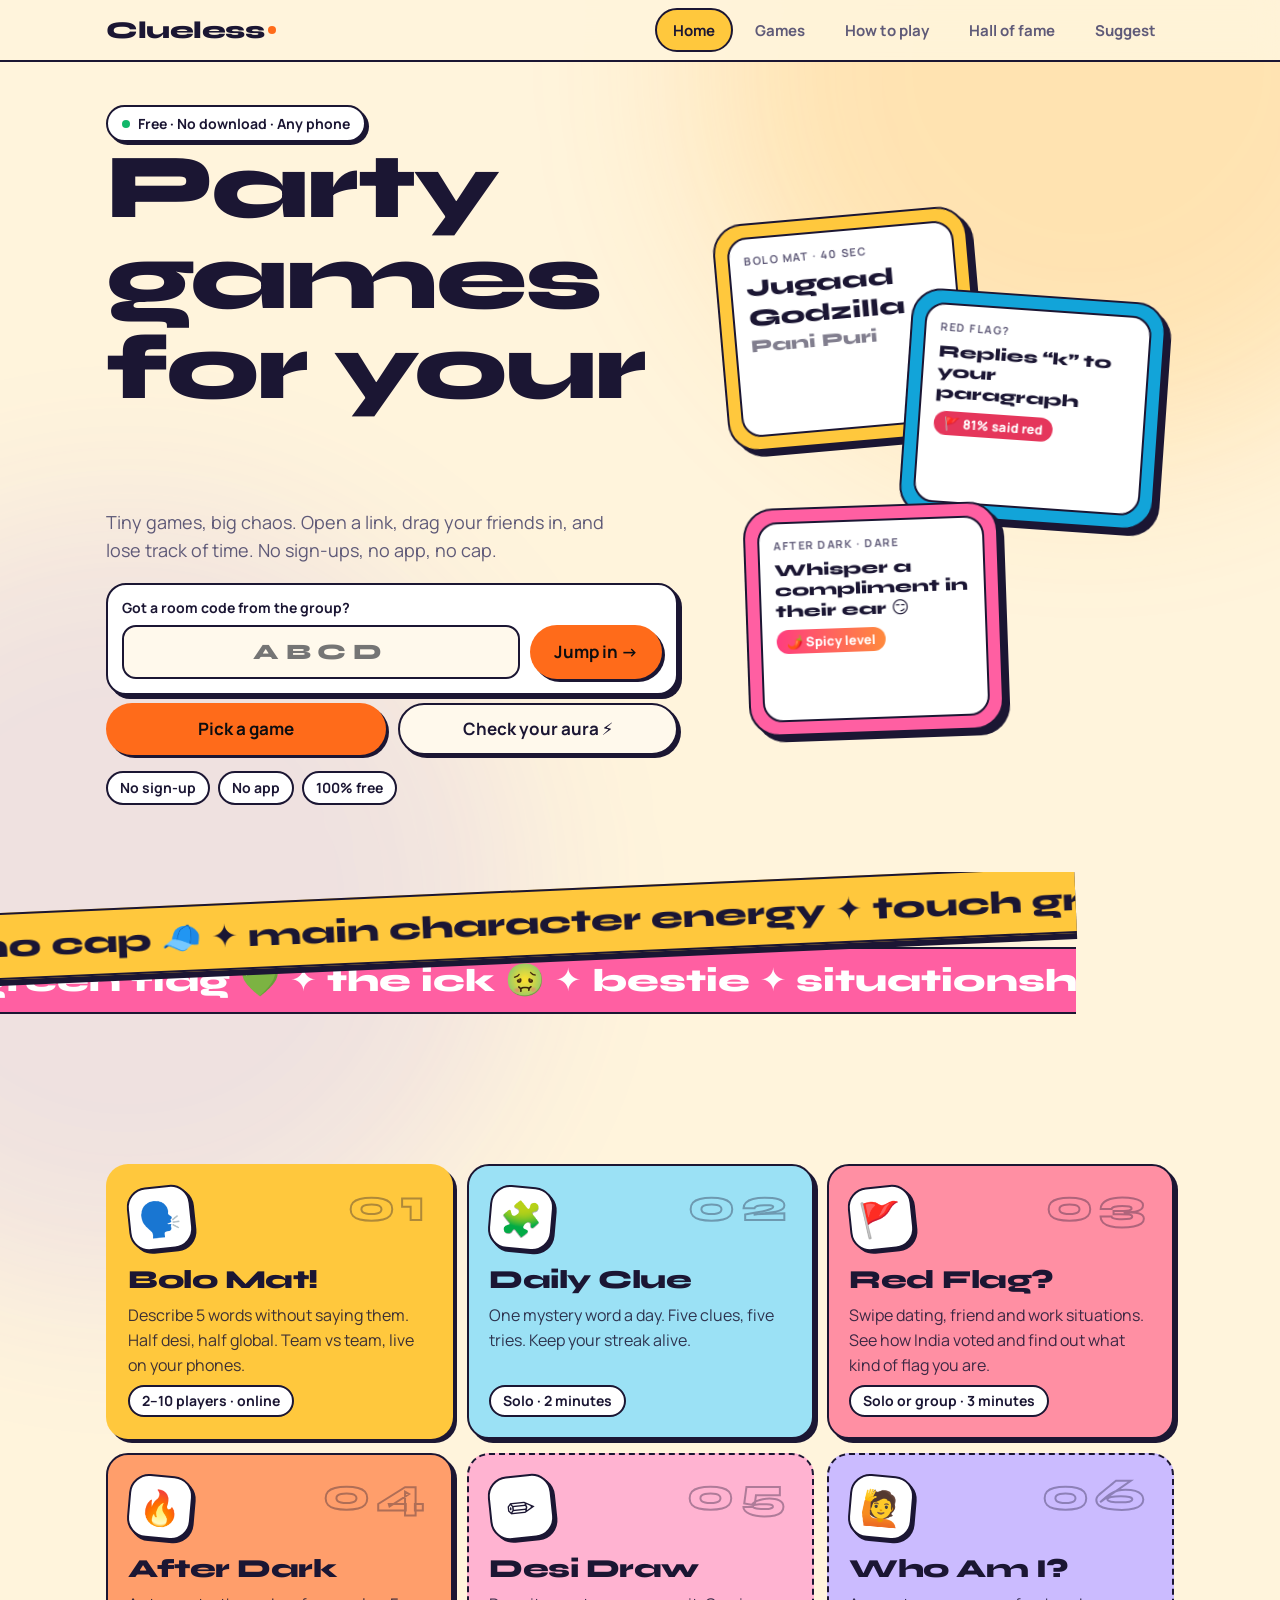
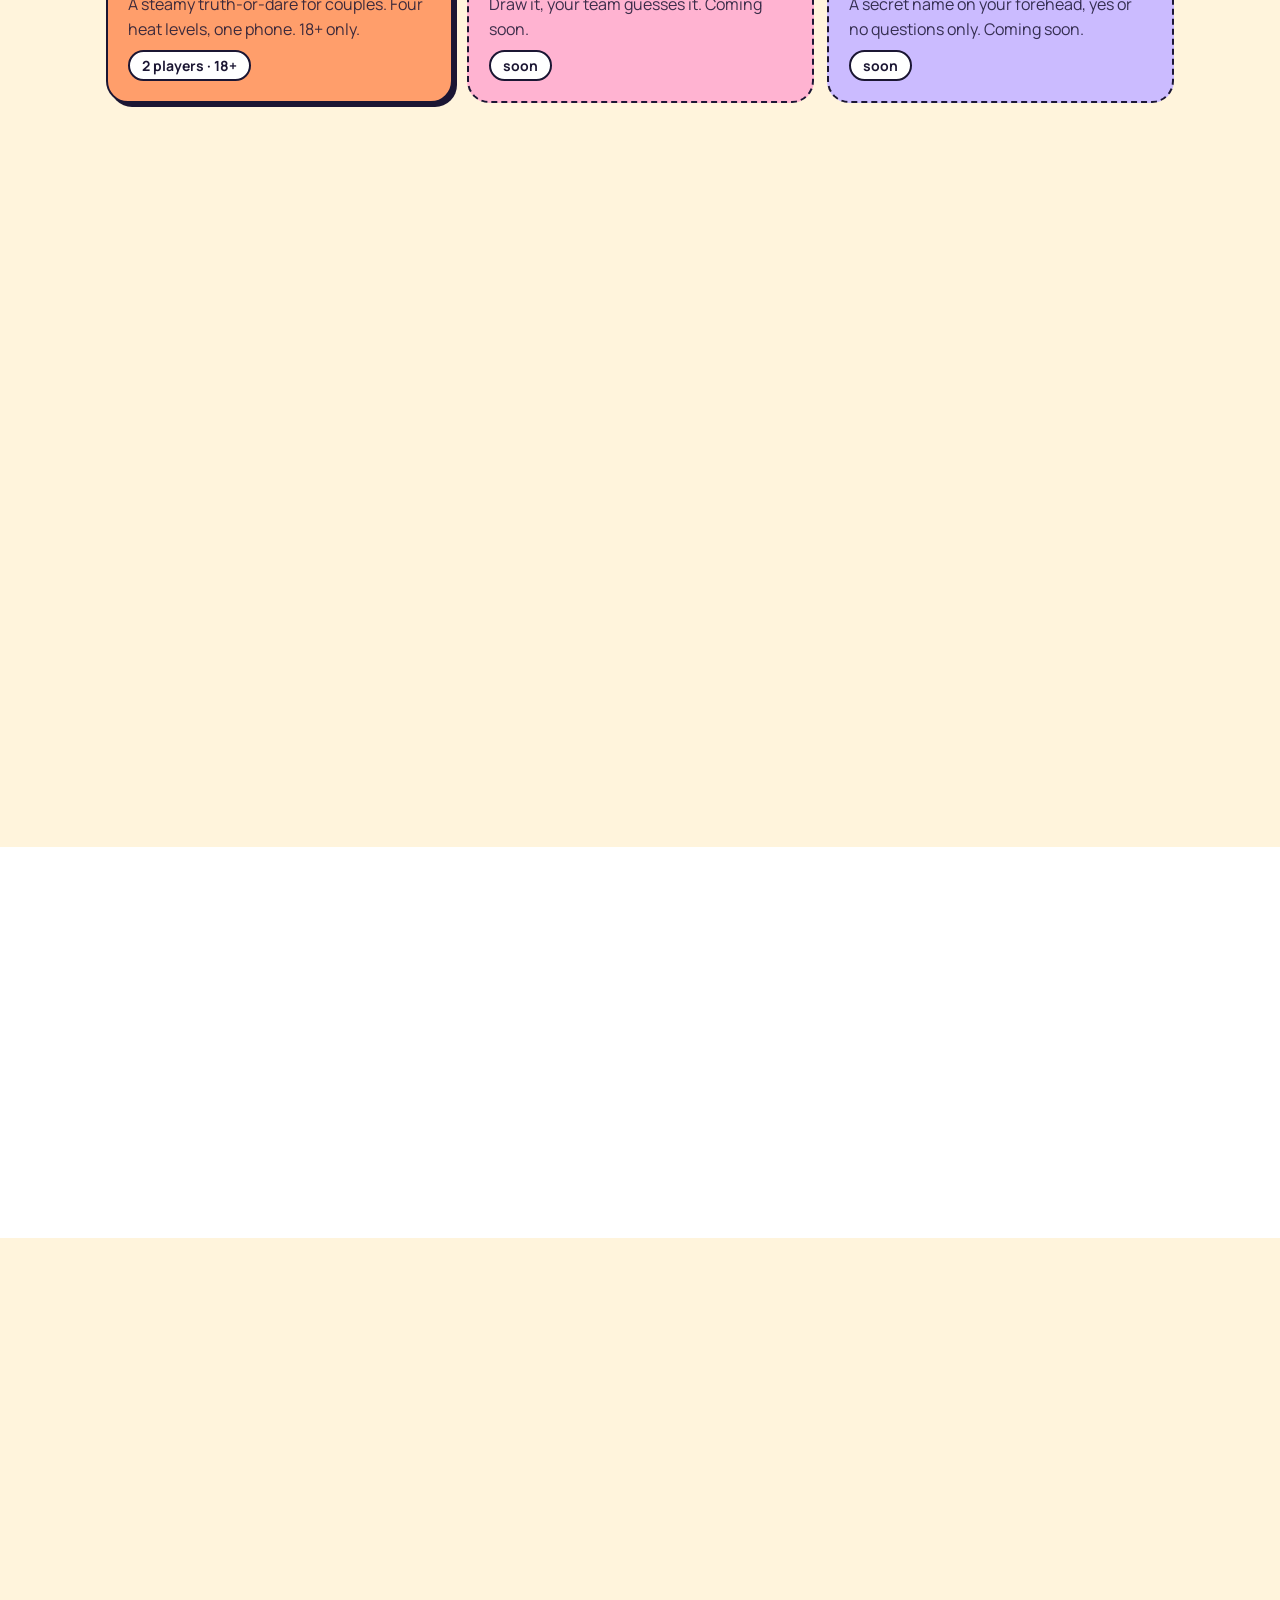
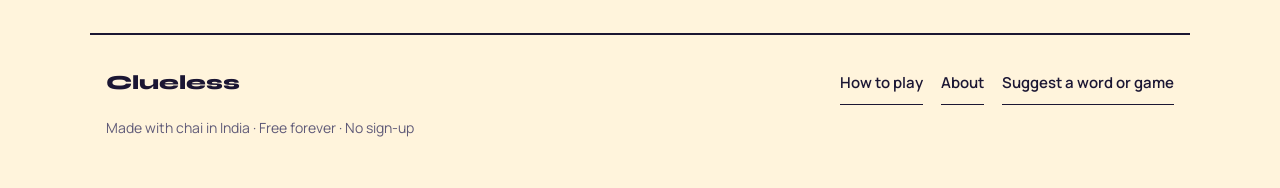
==== commit d6e90d4f: "Update index.html with new content and layout" ====
--- a/index.html
+++ b/index.html
@@ -1 +1,59 @@
-<!DOCTYPE html><html lang="en"><head><meta charset="utf-8"><meta name="viewport" content="width=device-width, initial-scale=1, viewport-fit=cover"><meta name="theme-color" content="#FFF4DC"><meta name="apple-mobile-web-app-capable" content="yes"><title>Clueless – party games for your gang</title><meta name="description" content="Free party games for your gang. Play Bolo Mat! with friends on your phones. Half desi, half global words. No download, no sign-up."><meta property="og:title" content="Clueless – party games for your gang"><meta property="og:description" content="Free party games for your gang. Play Bolo Mat! with friends on your phones. Half desi, half global words. No download, no sign-up."><meta property="og:type" content="website"><meta name="twitter:card" content="summary"><link rel="icon" href="data:image/svg+xml,%3Csvg xmlns=%27http://www.w3.org/2000/svg%27 viewBox=%270 0 64 64%27%3E%3Crect width=%2764%27 height=%2764%27 rx=%2716%27 fill=%27%230D0D10%27/%3E%3Ctext x=%2732%27 y=%2744%27 font-size=%2740%27 font-weight=%27800%27 font-family=%27Arial%27 text-anchor=%27middle%27 fill=%27%23FF7A1A%27%3EC%3C/text%3E%3C/svg%3E"><link rel="stylesheet" href="shared.css"></head><body class="site" data-p="hub"><div id="nav"></div><section class="hero2"><div><span class="eye">Free · No download · Any phone</span><h1 class="h1b">Party games for your<span class="rot"><i>gang.</i><i>chai break.</i><i>hostel night.</i><i>family.</i></span></h1><p class="sub">Play with friends right in your browser. No sign-ups. Just share a link and start.</p><form class="joinbox" id="jf"><label for="jc">Have a room code?</label><div class="row"><input id="jc" maxlength="4" placeholder="ABCD" autocomplete="off" autocapitalize="characters" aria-label="Room code"><button class="btn pink">Join</button></div></form><div class="btns"><a class="btn pink" href="bolo-mat.html">Host Bolo Mat!</a><a class="btn" href="daily.html">Today’s Daily Clue</a></div><ul class="trust"><li>No sign-up</li><li>No app</li><li>100% free</li></ul></div><div class="phones" aria-hidden="true"><div class="phone"><div class="scr"><small>5 WORDS · 40 SEC</small><b>Chai</b><b>Jugaad</b><b>Godzilla</b><b class="s">Pani Puri</b></div></div><div class="phone"><div class="scr"><small>TEAM CHAI · GUESS</small><b>chai</b><em>+2 perfect spelling</em></div></div><div class="phone"><div class="scr"><small>FIRST TO 40 WINS</small><div class="row2"><b>Chai</b><span>32</span></div><div class="row2"><b>Samosa</b><span>28</span></div></div></div></div></section><div class="marq" aria-hidden="true"><div>Chai · IPL · Godzilla · Jugaad · Pizza · Diwali · Eiffel Tower · Mumbai Local · Titanic · Sharmaji Ka Beta · Netflix · Maggi · Penguin · Taj Mahal · Volcano · Pani Puri · Chai · IPL · Godzilla · Jugaad · Pizza · Diwali · Eiffel Tower · Mumbai Local · Titanic · Sharmaji Ka Beta · Netflix · Maggi · Penguin · Taj Mahal · Volcano · Pani Puri · </div></div><section class="band nb"><div class="in" style="padding:0 16px"><h2 class="sec" style="margin-top:0">Pick a game</h2><div class="games" id="games"></div></div></section><section class="band"><div class="in"><h2 class="sec">Play in 3 steps</h2><div class="grid3"><div class="card"><div class="n">1</div><h3>Create a room</h3><p>Hit play and get a 4-letter code.</p></div><div class="card"><div class="n">2</div><h3>Invite your gang</h3><p>Share the link on WhatsApp. Everyone joins from their own phone.</p></div><div class="card"><div class="n">3</div><h3>Describe and guess</h3><p>Describe words without saying them. First team to 40 wins.</p></div></div></div></section><section class="band" style="background:none"><div class="in"><h2 class="sec">Half desi. Half global.</h2><div class="split"><b>Desi 50%</b><b>Global 50%</b></div><p class="sub" style="margin-top:14px">Chai and IPL sit next to Godzilla and the Eiffel Tower, so everyone gets a word they know.</p></div></section><section class="band cta"><div class="in" style="padding:0 16px"><h2 class="h1b">Ready to be Clueless?</h2><div class="btns"><a class="btn pink hot" href="bolo-mat.html">Start a game</a><a class="btn" href="how-to-play.html">How to play</a></div></div></section><footer id="ft"></footer><script src="shared.js"></script><script>$("jf").onsubmit=e=>{e.preventDefault();const c=$("jc").value.trim().toUpperCase();location.href="bolo-mat.html"+(c?"?room="+encodeURIComponent(c):"")}</script></body></html>+<!DOCTYPE html><html lang="en"><head><meta charset="utf-8"><meta name="viewport" content="width=device-width, initial-scale=1, viewport-fit=cover"><meta name="theme-color" content="#FFF4DC"><meta name="apple-mobile-web-app-capable" content="yes"><title>Clueless – party games for your gang</title><meta name="description" content="Free party games for your gang. Play Bolo Mat! with friends on your phones. Half desi, half global words. No download, no sign-up."><meta property="og:title" content="Clueless – party games for your gang"><meta property="og:description" content="Free party games for your gang. Play Bolo Mat! with friends on your phones. Half desi, half global words. No download, no sign-up."><meta property="og:type" content="website"><meta name="twitter:card" content="summary"><link rel="icon" href="data:image/svg+xml,%3Csvg xmlns=%27http://www.w3.org/2000/svg%27 viewBox=%270 0 64 64%27%3E%3Crect width=%2764%27 height=%2764%27 rx=%2716%27 fill=%27%230D0D10%27/%3E%3Ctext x=%2732%27 y=%2744%27 font-size=%2740%27 font-weight=%27800%27 font-family=%27Arial%27 text-anchor=%27middle%27 fill=%27%23FF7A1A%27%3EC%3C/text%3E%3C/svg%3E"><link rel="stylesheet" href="shared.css"></head><body class="site" data-p="hub"><div id="nav"></div>
+<section class="hero2"><div>
+<span class="eye">Free · No download · Any phone</span>
+<h1 class="h1b">Party games for your<span class="rot"><i>gang.</i><i>situationship.</i><i>hostel night.</i><i>chai break.</i><i>group chat.</i></span></h1>
+<p class="sub">Tiny games, big chaos. Open a link, drag your friends in, and lose track of time. No sign-ups, no app, no cap.</p>
+<form class="joinbox" id="jf"><label for="jc">Got a room code from the group?</label><div class="row"><input id="jc" maxlength="4" placeholder="ABCD" autocomplete="off" autocapitalize="characters" aria-label="Room code"><button class="btn pink">Jump in →</button></div></form>
+<div class="btns"><a class="btn pink" href="#games-band">Pick a game</a><a class="btn" href="#aura">Check your aura ⚡</a></div>
+<ul class="trust"><li>No sign-up</li><li>No app</li><li>100% free</li></ul></div>
+<div class="phones" aria-hidden="true">
+<div class="phone"><div class="scr"><small>BOLO MAT · 40 SEC</small><b>Jugaad</b><b>Godzilla</b><b class="s">Pani Puri</b></div></div>
+<div class="phone"><div class="scr"><small>RED FLAG?</small><b class="q">Replies “k” to your paragraph</b><em class="red">🚩 81% said red</em></div></div>
+<div class="phone"><div class="scr"><small>AFTER DARK · DARE</small><b class="q">Whisper a compliment in their ear 😏</b><em class="hot">🌶️ Spicy level</em></div></div>
+</div></section>
+
+<div class="marqs" aria-hidden="true">
+<div class="marq m1"><div>no cap 🧢 ✦ main character energy ✦ touch grass 🌱 ✦ it’s giving ✦ delulu is the solulu ✦ ate & left no crumbs ✦ unspoken rizz ✦ vibe check ✅ ✦ NPC behaviour 🤖 ✦ slay 💅 ✦ lowkey highkey ✦ aura +1000 ✦&nbsp;</div><div>no cap 🧢 ✦ main character energy ✦ touch grass 🌱 ✦ it’s giving ✦ delulu is the solulu ✦ ate & left no crumbs ✦ unspoken rizz ✦ vibe check ✅ ✦ NPC behaviour 🤖 ✦ slay 💅 ✦ lowkey highkey ✦ aura +1000 ✦&nbsp;</div></div>
+<div class="marq m2"><div>green flag 💚 ✦ the ick 🤢 ✦ bestie ✦ situationship ✦ say less ✦ caught in 4K 📸 ✦ rent free ✦ era 🦋 ✦ beta ki shaadi kab? ✦ chai > coffee ☕ ✦ we move 🚀 ✦ it’s a vibe ✦&nbsp;</div><div>green flag 💚 ✦ the ick 🤢 ✦ bestie ✦ situationship ✦ say less ✦ caught in 4K 📸 ✦ rent free ✦ era 🦋 ✦ beta ki shaadi kab? ✦ chai > coffee ☕ ✦ we move 🚀 ✦ it’s a vibe ✦&nbsp;</div></div>
+</div>
+
+<section class="band nb" id="games-band"><div class="in" style="padding:0 16px"><span class="kicker">The lineup</span><h2 class="sec" style="margin-top:4px">Pick your poison</h2><div class="games" id="games"></div></div></section>
+
+<section class="band aura-band" id="aura"><div class="in">
+<span class="kicker">10-second side quest</span><h2 class="sec" style="margin-top:4px">Aura Check ⚡</h2>
+<p class="sub">Stop the needle in the gold zone. Every hit makes it faster. How much aura do you really have?</p>
+<div class="aura" id="au">
+ <div class="dial"><div class="zone" id="az"></div><div class="needle" id="an"></div></div>
+ <div class="aura-read"><b id="ap">0</b><span>aura points</span></div>
+ <div class="aura-msg" id="am">Tap the button when the needle is in gold</div>
+ <button class="btn pink aura-go" id="ag">Tap to start</button>
+ <div class="aura-share" id="as" hidden><button class="btn" id="ash">Flex on the group chat</button></div>
+</div></div></section>
+
+<section class="band vibe"><div class="in">
+<span class="kicker">Why Clueless</span><h2 class="sec" style="margin-top:4px">Built for the group chat</h2>
+<div class="grid3">
+<div class="card vc"><i>⚡</i><h3>Zero to playing in 10s</h3><p>One link. No app store, no OTP, no “create an account”. Your aunty can join too.</p></div>
+<div class="card vc"><i>🇮🇳</i><h3>Desi at heart</h3><p>Maggi, Mumbai local and “beta shaadi kab?” sit right next to Godzilla and Netflix.</p></div>
+<div class="card vc"><i>📱</i><h3>Every phone, every vibe</h3><p>Hostel Wi-Fi, ₹8k Android, cracked screen. If it opens WhatsApp, it runs Clueless.</p></div>
+</div></div></section>
+
+<section class="band cta"><div class="in" style="padding:0 16px"><h2 class="h1b">Ready to be Clueless?</h2><div class="btns"><a class="btn pink hot" href="#games-band">Let’s gooo</a><a class="btn" href="suggest.html">Pitch us a game</a></div></div></section>
+<footer id="ft"></footer><script src="shared.js"></script>
+<script>
+$("jf").onsubmit=e=>{e.preventDefault();const c=$("jc").value.trim().toUpperCase();location.href="bolo-mat.html"+(c?"?room="+encodeURIComponent(c):"")};
+(()=>{const n=$("an"),z=$("az"),go=$("ag"),pts=$("ap"),msg=$("am");let run=false,ang=-80,dir=1,sp=90,score=0,hits=0,zs=-15,zw=30,last=0,raf,best=0;
+ try{best=+localStorage.getItem("aura_best")||0}catch(e){}
+ const T=[[0,"NPC behaviour 🤖"],[300,"Mid aura 😐"],[800,"Lowkey cooking 🍳"],[1500,"Main character ✨"],[2500,"Unspoken rizz 😮‍💨"],[4000,"Aura farmer 🌾👑"]];
+ const title=s=>T.filter(t=>s>=t[0]).pop()[1];
+ const setZone=()=>{zw=Math.max(10,30-hits*2.5);zs=-70+Math.random()*(140-zw);z.style.setProperty("--a",zs+"deg");z.style.setProperty("--w",zw+"deg")};
+ const pop=(t,c)=>{const p=document.createElement("span");p.className="aura-pop";p.textContent=t;p.style.color=c;$("au").appendChild(p);setTimeout(()=>p.remove(),900)};
+ const loop=t=>{const dt=Math.min(.05,(t-last)/1000);last=t;ang+=dir*sp*dt;if(ang>80){ang=80;dir=-1}if(ang<-80){ang=-80;dir=1}n.style.transform=`rotate(${ang}deg)`;raf=requestAnimationFrame(loop)};
+ const end=()=>{run=false;cancelAnimationFrame(raf);if(score>best){best=score;try{localStorage.setItem("aura_best",best)}catch(e){}}
+  msg.innerHTML=`<b>${title(score)}</b> · best ${best}`;go.textContent="Run it back";$("as").hidden=false;$("au").classList.add("shake");setTimeout(()=>$("au").classList.remove("shake"),500);if(navigator.vibrate)navigator.vibrate([40,30,40])};
+ go.onclick=()=>{if(!run){run=true;score=0;hits=0;sp=90;pts.textContent=0;$("as").hidden=true;setZone();msg.textContent="Tap when it’s in gold!";go.textContent="TAP!";last=performance.now();raf=requestAnimationFrame(loop);return}
+  if(ang>=zs&&ang<=zs+zw){hits++;const mid=Math.abs(ang-(zs+zw/2))<zw/6,g=(mid?300:150)*hits;score+=g;pts.textContent=score;pts.parentNode.classList.remove("bump");void pts.offsetWidth;pts.parentNode.classList.add("bump");pop((mid?"PERFECT +":"+")+g,mid?"#B8860B":"#12B76A");msg.textContent=mid?"Perfect! Aura overflowing 🔥":"Nice. Keep going";sp+=35;setZone();if(navigator.vibrate)navigator.vibrate(12)}
+  else{pop("-1000 aura","#E5365B");end()}};
+ $("ash").onclick=()=>{const t=`I got ${score} aura points (${title(score)}) on Clueless Aura Check ⚡ Beat me: ${location.origin}/#aura`;if(navigator.share)navigator.share({text:t}).catch(()=>{});else copyText(t).then(ok=>$("ash").textContent=ok?"Copied! Paste it in the gc":"Copy failed")};
+})();
+</script></body></html>
--- a/shared.css
+++ b/shared.css
@@ -169,3 +169,89 @@
 @media (max-width:760px){.phones{height:380px;max-width:340px}.phone{width:60%;padding:10px}.phone b{font-size:20px}.phone:nth-child(2){top:70px}.phone:nth-child(3){top:215px}.joinbox input{font-size:20px}}
 .hero2 .sub{margin-left:0;margin-right:0}
 @media (min-width:761px){.phone .scr{min-height:200px}.phones{height:480px}.phone:nth-child(3){top:290px}}
+
+@media (max-width:760px){.h1b{font-size:34px;letter-spacing:-1px}.hero{font-size:32px}.phone b{font-size:16px}.phone b.s{font-size:14px}.phone .row2 span{font-size:22px}.phone .row2 b{font-size:14px}.phone small{font-size:10px;letter-spacing:.1em}.phone em{font-size:12px}.joinbox input{font-size:18px}}
+
+/* v7 motion polish */
+@keyframes pgin{from{opacity:0;transform:translateY(10px)}to{opacity:1;transform:none}}
+body.site main{animation:pgin .5s cubic-bezier(.2,.8,.2,1) both}
+body.leave main{opacity:0;transform:translateY(-8px);transition:opacity .2s,transform .2s}
+.btn{transition:transform .15s cubic-bezier(.3,1.6,.5,1),box-shadow .15s,filter .2s}
+.btn:hover{filter:brightness(1.05)}
+.btn:active{transform:translate(3px,3px) scale(.98)!important;box-shadow:0 0 0 var(--ink)!important}
+.game{transition:transform .25s cubic-bezier(.2,.8,.2,1),box-shadow .25s;will-change:transform}
+.game:not(.soon):hover{box-shadow:10px 10px 0 var(--ink)}
+.game .art{display:inline-block;transition:transform .4s cubic-bezier(.3,1.8,.5,1)}
+.game:hover .art{transform:scale(1.25) rotate(-10deg)}
+.nav .logo::after{display:inline-block;animation:pulse 2.4s ease-in-out infinite}
+::selection{background:var(--sun);color:var(--ink)}
+@media (prefers-reduced-motion:reduce){body.site main{animation:none}.game,.btn{transition:none}}
+/* v8 premium pass */
+.rot i{animation:rw5 15s infinite}
+.rot i:nth-child(2){animation-delay:3s}.rot i:nth-child(3){animation-delay:6s}.rot i:nth-child(4){animation-delay:9s}.rot i:nth-child(5){animation-delay:12s}
+@keyframes rw5{0%{opacity:0;transform:translateY(70%) rotate(4deg);filter:blur(6px)}3%,17%{opacity:1;transform:none;filter:none}20%,100%{opacity:0;transform:translateY(-70%) rotate(-4deg);filter:blur(6px)}}
+.kicker{display:inline-block;font:800 12px Manrope,system-ui,sans-serif;letter-spacing:.18em;text-transform:uppercase;background:var(--ink);color:#fff;padding:5px 12px;border-radius:99px;transform:rotate(-2deg)}
+/* double marquee */
+.marqs{position:relative;z-index:1;margin:30px 0 10px;padding:18px 0;overflow:hidden}
+.marqs .marq{display:flex;margin:0;padding:12px 0;white-space:nowrap;font:800 clamp(20px,4vw,32px) var(--d)}
+.marqs .marq div{flex:none;padding:0;animation:mq2 38s linear infinite}
+.marqs .m1{transform:rotate(-2.5deg);position:relative;z-index:2;box-shadow:0 6px 0 var(--stroke)}
+.marqs .m2{background:var(--pink2);color:#fff;transform:rotate(2deg);margin-top:-10px}
+.marqs .m2 div{animation-direction:reverse;animation-duration:44s}
+.marqs:hover .marq div{animation-play-state:paused}
+@keyframes mq2{to{transform:translateX(-100%)}}
+/* phones show 3 games */
+.phone b.q{font-size:17px;line-height:1.2}
+.phone em.red{background:var(--bad)}.phone em.hot{background:linear-gradient(90deg,#FF3D7F,#FF8A3D)}
+/* game cards: sticker + play reveal */
+.game{isolation:isolate}
+.game .art{display:grid;place-items:center;width:64px;height:64px;font-size:34px;background:#fff;border:2px solid var(--stroke);border-radius:20px;box-shadow:3px 3px 0 var(--stroke);transform:rotate(-6deg);transition:transform .5s cubic-bezier(.3,1.8,.4,1),box-shadow .3s;margin-bottom:6px}
+.game:nth-child(even) .art{transform:rotate(5deg)}
+.game:not(.soon):hover .art{transform:rotate(0) translateY(-6px) scale(1.12);box-shadow:5px 8px 0 var(--stroke);animation:wig .6s ease .15s}
+@keyframes wig{25%{rotate:-12deg}50%{rotate:10deg}75%{rotate:-5deg}}
+.game .em{position:absolute;top:18px;right:20px;font:800 44px/1 var(--d);color:transparent;-webkit-text-stroke:2px var(--stroke);opacity:.35;transition:opacity .3s,transform .4s}
+.game:not(.soon):hover .em{opacity:1;color:#fff;transform:translateY(-3px) rotate(4deg)}
+.game:not(.soon)::after{content:"Play →";position:absolute;right:16px;bottom:16px;font:800 14px Manrope,system-ui,sans-serif;background:var(--ink);color:#fff;padding:8px 14px;border-radius:99px;transform:translateY(16px) scale(.8);opacity:0;transition:all .35s cubic-bezier(.3,1.6,.4,1)}
+.game:not(.soon):hover::after,.game:not(.soon):focus-visible::after{transform:none;opacity:1}
+.game .tag{align-self:flex-start}
+@media (hover:none){.game:not(.soon)::after{transform:none;opacity:1;padding:6px 12px;font-size:13px}}
+/* buttons: shine + press */
+.btn{position:relative;overflow:hidden;isolation:isolate}
+.btn::after{content:"";position:absolute;top:0;left:-60%;width:40%;height:100%;background:linear-gradient(100deg,transparent,#ffffff88,transparent);transform:skewX(-20deg);transition:left .6s;z-index:-1;pointer-events:none}
+.btn:hover::after{left:130%}
+.tapfx{position:fixed;pointer-events:none;z-index:999;width:8px;height:8px;border-radius:50%;animation:tapfx .55s ease-out forwards}
+@keyframes tapfx{to{transform:translate(var(--x),var(--y)) scale(0);opacity:0}}
+/* aura game */
+.aura-band{background:linear-gradient(135deg,#1B1633,#3B1E6B)!important;color:#fff}
+.aura-band .sub{color:#d9d2f0}
+.aura-band .kicker{background:var(--sun);color:var(--ink)}
+.aura{position:relative;max-width:420px;margin:20px auto 0;background:#fff;color:var(--ink);border:2px solid var(--stroke);border-radius:28px;box-shadow:6px 6px 0 var(--sun);padding:26px 20px 22px;text-align:center}
+.aura.shake{animation:shk .45s}
+@keyframes shk{20%,60%{transform:translateX(-8px)}40%,80%{transform:translateX(8px)}}
+.dial{position:relative;width:260px;height:130px;margin:0 auto;overflow:hidden}
+.dial::before{content:"";position:absolute;inset:0 0 -130px;border-radius:50%;background:conic-gradient(from 270deg,#E5365B 0 30deg,#FF9E6B 30deg 70deg,#FFC83D 70deg 110deg,#9BE1F5 110deg 150deg,#7B5CFF 150deg 180deg,transparent 180deg);border:3px solid var(--stroke)}
+.dial::after{content:"";position:absolute;left:30px;right:30px;bottom:-100px;height:200px;border-radius:50%;background:#fff;border:3px solid var(--stroke)}
+.zone{position:absolute;inset:0 0 -130px;border-radius:50%;z-index:1;background:conic-gradient(from calc(var(--a,0deg) - 0deg),gold 0 var(--w,30deg),transparent 0);transform:rotate(0);-webkit-mask:radial-gradient(circle,transparent 99px,#000 100px);mask:radial-gradient(circle,transparent 99px,#000 100px);filter:drop-shadow(0 0 6px gold);opacity:.95}
+.needle{position:absolute;left:calc(50% - 3px);bottom:0;width:6px;height:118px;background:var(--ink);border-radius:3px;transform-origin:50% 100%;transform:rotate(-80deg);z-index:3}
+.needle::after{content:"";position:absolute;bottom:-9px;left:-6px;width:18px;height:18px;border-radius:50%;background:var(--ink)}
+.aura-read{margin-top:18px}.aura-read b{display:block;font:800 52px/1 var(--d);transition:transform .2s}
+.aura-read.bump b{animation:bmp .35s cubic-bezier(.3,1.8,.5,1)}
+@keyframes bmp{50%{transform:scale(1.25)}}
+.aura-read span{font-size:13px;font-weight:800;letter-spacing:.14em;text-transform:uppercase;color:var(--mute)}
+.aura-msg{min-height:26px;margin:8px 0 14px;font-weight:700}
+.aura-go{width:100%;font-size:20px;padding:18px}
+.aura-share{margin-top:10px}.aura-share .btn{width:100%}
+.aura-pop{position:absolute;left:50%;top:44%;font:800 22px var(--d);pointer-events:none;animation:apop .9s ease-out forwards;white-space:nowrap}
+@keyframes apop{from{transform:translate(-50%,0) scale(.6);opacity:0}20%{opacity:1;transform:translate(-50%,-10px) scale(1.15)}to{transform:translate(-50%,-70px);opacity:0}}
+/* why cards */
+.vc i{display:grid;place-items:center;width:54px;height:54px;font-size:28px;font-style:normal;border:2px solid var(--stroke);border-radius:16px;background:var(--sun);margin-bottom:10px;box-shadow:3px 3px 0 var(--stroke);transition:transform .4s cubic-bezier(.3,1.8,.4,1)}
+.vc:nth-child(2) i{background:#9BE1F5}.vc:nth-child(3) i{background:#FFB3D1}
+.vc:hover i{transform:rotate(-10deg) scale(1.1)}
+.card.vc{transition:transform .25s,box-shadow .25s}.card.vc:hover{transform:translate(-3px,-3px);box-shadow:8px 8px 0 var(--stroke)}
+/* bolo mat info (join screen only) */
+#bm-info{display:none;max-width:900px;margin:10px auto 40px;padding:0 16px}
+body:has(#jf) #bm-info{display:block}
+#bm-info .grid3 .card{margin:0}
+.n{transition:transform .4s cubic-bezier(.3,1.8,.4,1)}.card:hover .n{transform:rotate(-12deg) scale(1.1)}
+@media (prefers-reduced-motion:reduce){.marqs .marq div,.rot i,.game .art{animation:none!important}.btn::after{display:none}}
+.marqs .marq{margin-left:-24px;margin-right:-24px}
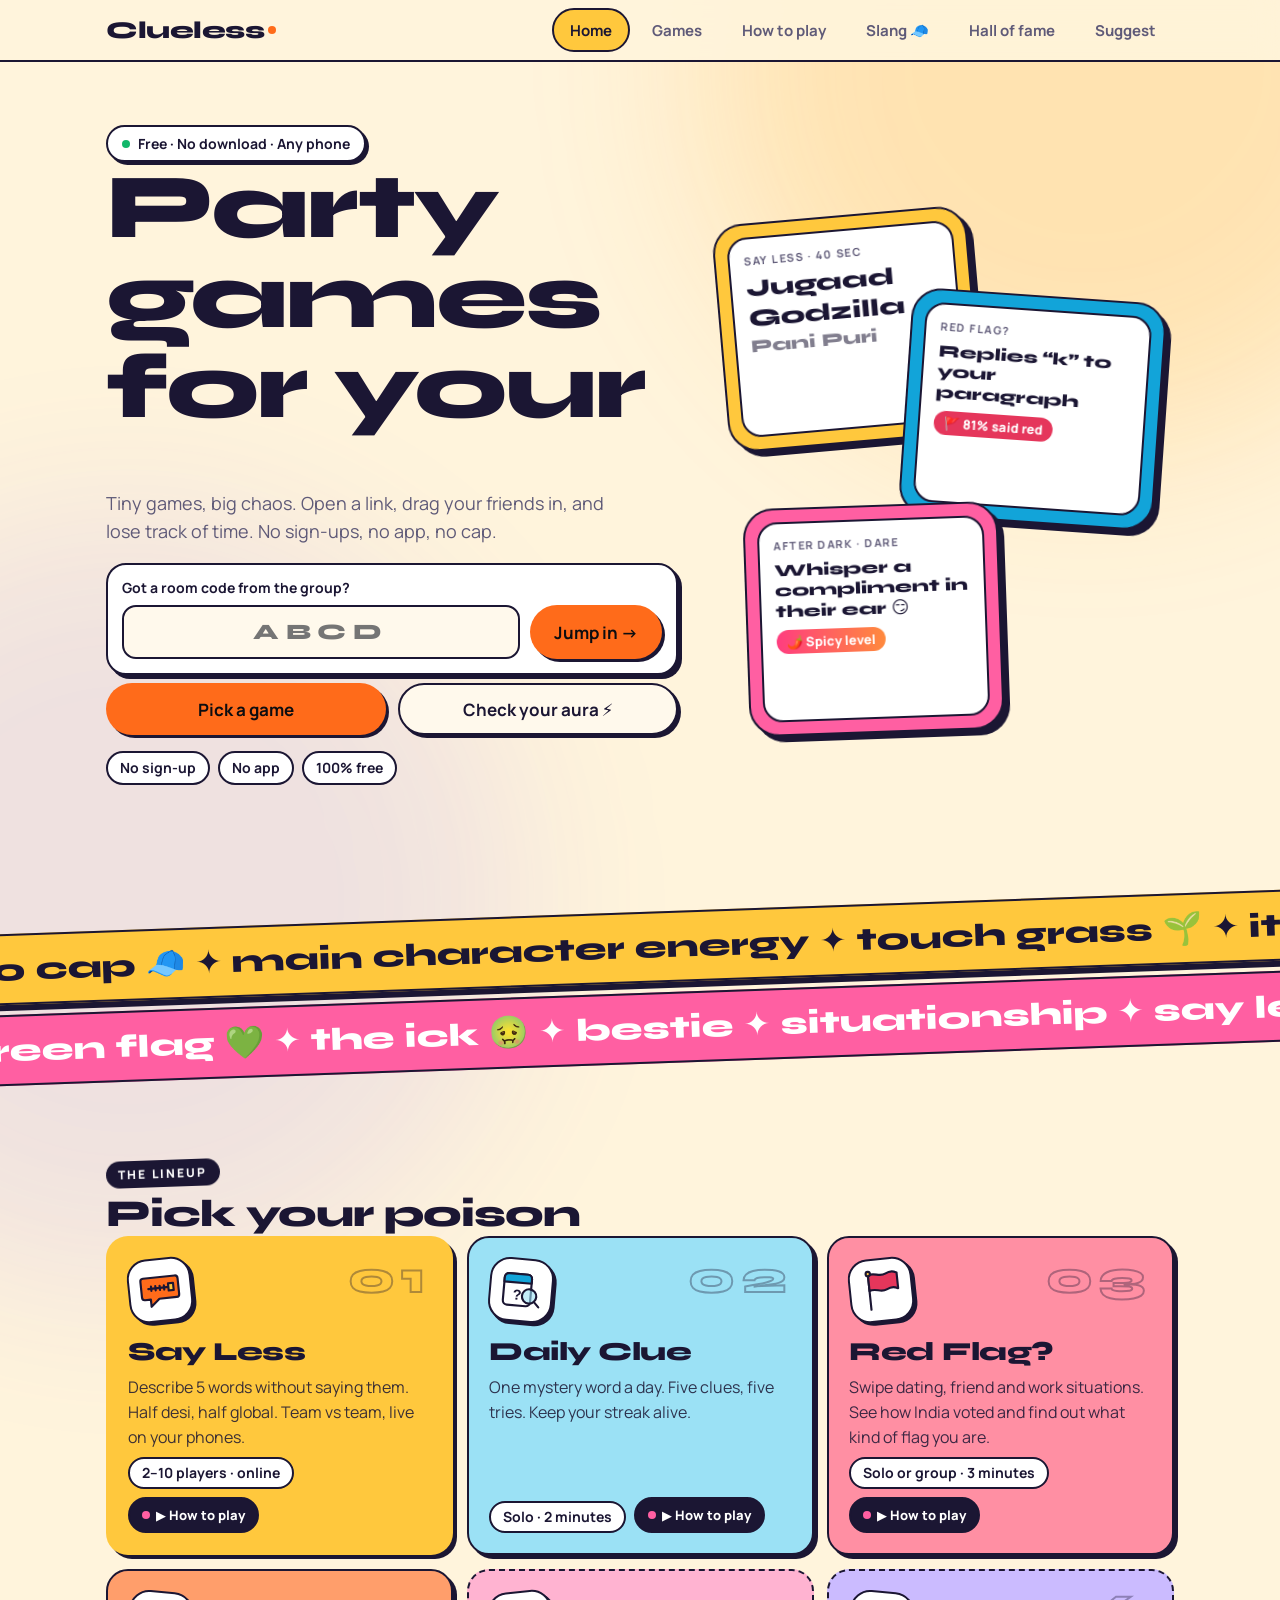
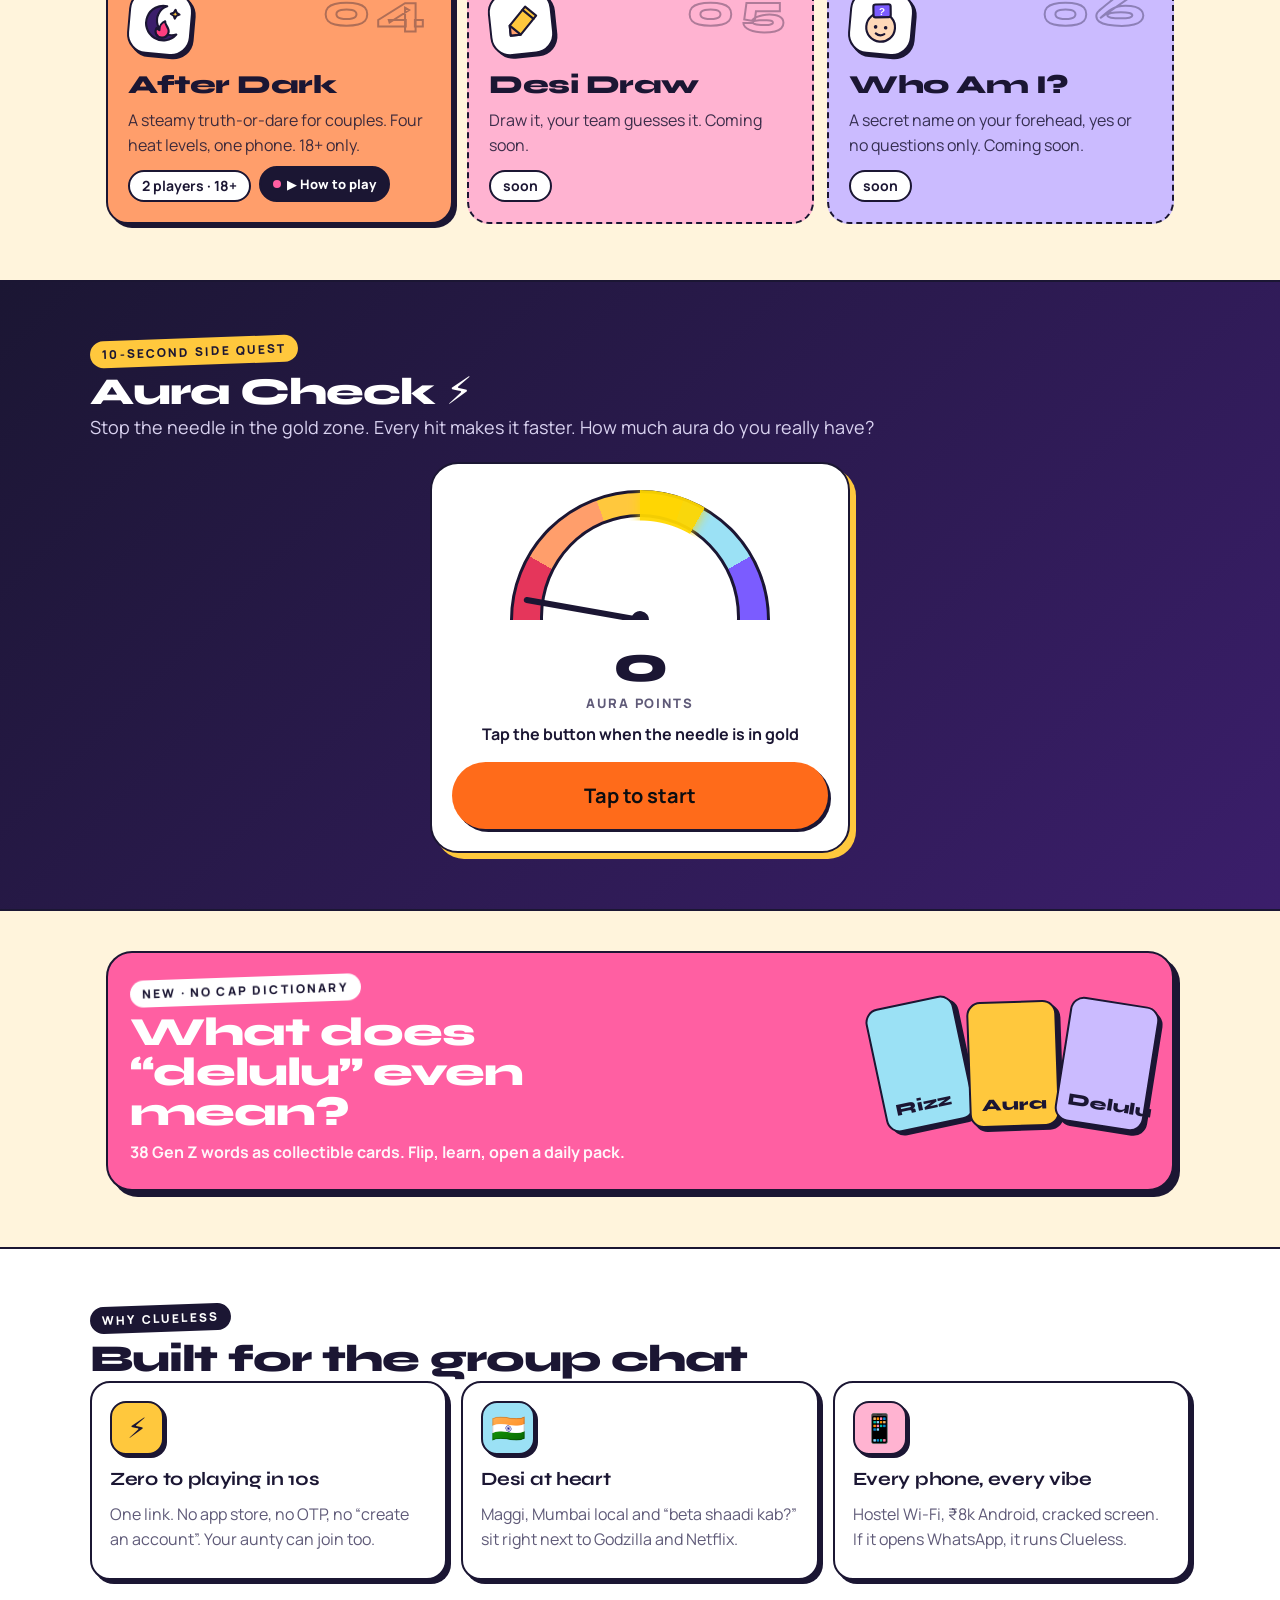
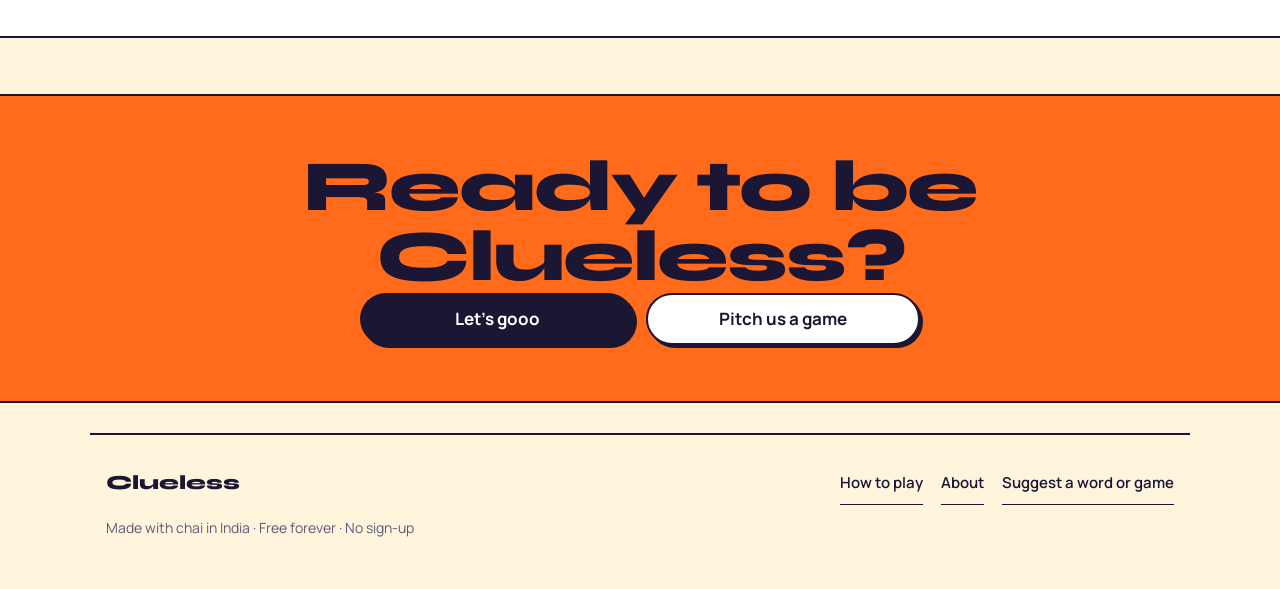
==== commit a42ea3ae: "Home: Say Less, slang teaser, how-to player" ====
--- a/index.html
+++ b/index.html
@@ -1,4 +1,4 @@
-<!DOCTYPE html><html lang="en"><head><meta charset="utf-8"><meta name="viewport" content="width=device-width, initial-scale=1, viewport-fit=cover"><meta name="theme-color" content="#FFF4DC"><meta name="apple-mobile-web-app-capable" content="yes"><title>Clueless – party games for your gang</title><meta name="description" content="Free party games for your gang. Play Bolo Mat! with friends on your phones. Half desi, half global words. No download, no sign-up."><meta property="og:title" content="Clueless – party games for your gang"><meta property="og:description" content="Free party games for your gang. Play Bolo Mat! with friends on your phones. Half desi, half global words. No download, no sign-up."><meta property="og:type" content="website"><meta name="twitter:card" content="summary"><link rel="icon" href="data:image/svg+xml,%3Csvg xmlns=%27http://www.w3.org/2000/svg%27 viewBox=%270 0 64 64%27%3E%3Crect width=%2764%27 height=%2764%27 rx=%2716%27 fill=%27%230D0D10%27/%3E%3Ctext x=%2732%27 y=%2744%27 font-size=%2740%27 font-weight=%27800%27 font-family=%27Arial%27 text-anchor=%27middle%27 fill=%27%23FF7A1A%27%3EC%3C/text%3E%3C/svg%3E"><link rel="stylesheet" href="shared.css"></head><body class="site" data-p="hub"><div id="nav"></div>
+<!DOCTYPE html><html lang="en"><head><meta charset="utf-8"><meta name="viewport" content="width=device-width, initial-scale=1, viewport-fit=cover"><meta name="theme-color" content="#FFF4DC"><meta name="apple-mobile-web-app-capable" content="yes"><title>Clueless – party games for your gang</title><meta name="description" content="Free party games for your gang. Play Say Less with friends on your phones. Half desi, half global words. No download, no sign-up."><meta property="og:title" content="Clueless – party games for your gang"><meta property="og:description" content="Free party games for your gang. Play Say Less with friends on your phones. Half desi, half global words. No download, no sign-up."><meta property="og:type" content="website"><meta name="twitter:card" content="summary"><link rel="icon" href="data:image/svg+xml,%3Csvg xmlns=%27http://www.w3.org/2000/svg%27 viewBox=%270 0 64 64%27%3E%3Crect width=%2764%27 height=%2764%27 rx=%2716%27 fill=%27%230D0D10%27/%3E%3Ctext x=%2732%27 y=%2744%27 font-size=%2740%27 font-weight=%27800%27 font-family=%27Arial%27 text-anchor=%27middle%27 fill=%27%23FF7A1A%27%3EC%3C/text%3E%3C/svg%3E"><link rel="stylesheet" href="shared.css"></head><body class="site" data-p="hub"><div id="nav"></div>
 <section class="hero2"><div>
 <span class="eye">Free · No download · Any phone</span>
 <h1 class="h1b">Party games for your<span class="rot"><i>gang.</i><i>situationship.</i><i>hostel night.</i><i>chai break.</i><i>group chat.</i></span></h1>
@@ -7,7 +7,7 @@
 <div class="btns"><a class="btn pink" href="#games-band">Pick a game</a><a class="btn" href="#aura">Check your aura ⚡</a></div>
 <ul class="trust"><li>No sign-up</li><li>No app</li><li>100% free</li></ul></div>
 <div class="phones" aria-hidden="true">
-<div class="phone"><div class="scr"><small>BOLO MAT · 40 SEC</small><b>Jugaad</b><b>Godzilla</b><b class="s">Pani Puri</b></div></div>
+<div class="phone"><div class="scr"><small>SAY LESS · 40 SEC</small><b>Jugaad</b><b>Godzilla</b><b class="s">Pani Puri</b></div></div>
 <div class="phone"><div class="scr"><small>RED FLAG?</small><b class="q">Replies “k” to your paragraph</b><em class="red">🚩 81% said red</em></div></div>
 <div class="phone"><div class="scr"><small>AFTER DARK · DARE</small><b class="q">Whisper a compliment in their ear 😏</b><em class="hot">🌶️ Spicy level</em></div></div>
 </div></section>
@@ -30,6 +30,7 @@
  <div class="aura-share" id="as" hidden><button class="btn" id="ash">Flex on the group chat</button></div>
 </div></div></section>
 
+<section class="band nb" style="margin-top:40px"><div class="in" style="padding:0 16px"><a class="slang-tease" href="slang.html"><span class="kicker">New · No Cap Dictionary</span><b>What does “delulu” even mean?</b><span>38 Gen Z words as collectible cards. Flip, learn, open a daily pack.</span><span class="st-cards" aria-hidden="true"><i style="--r:-12deg;background:#9BE1F5">Rizz</i><i style="--r:-2deg;background:#FFC83D">Aura</i><i style="--r:9deg;background:#CBBBFF">Delulu</i></span></a></div></section>
 <section class="band vibe"><div class="in">
 <span class="kicker">Why Clueless</span><h2 class="sec" style="margin-top:4px">Built for the group chat</h2>
 <div class="grid3">
@@ -39,7 +40,7 @@
 </div></div></section>
 
 <section class="band cta"><div class="in" style="padding:0 16px"><h2 class="h1b">Ready to be Clueless?</h2><div class="btns"><a class="btn pink hot" href="#games-band">Let’s gooo</a><a class="btn" href="suggest.html">Pitch us a game</a></div></div></section>
-<footer id="ft"></footer><script src="shared.js"></script>
+<footer id="ft"></footer><script src="shared.js"></script><script src="howto.js"></script>
 <script>
 $("jf").onsubmit=e=>{e.preventDefault();const c=$("jc").value.trim().toUpperCase();location.href="bolo-mat.html"+(c?"?room="+encodeURIComponent(c):"")};
 (()=>{const n=$("an"),z=$("az"),go=$("ag"),pts=$("ap"),msg=$("am");let run=false,ang=-80,dir=1,sp=90,score=0,hits=0,zs=-15,zw=30,last=0,raf,best=0;
--- a/shared.css
+++ b/shared.css
@@ -255,3 +255,58 @@
 .n{transition:transform .4s cubic-bezier(.3,1.8,.4,1)}.card:hover .n{transform:rotate(-12deg) scale(1.1)}
 @media (prefers-reduced-motion:reduce){.marqs .marq div,.rot i,.game .art{animation:none!important}.btn::after{display:none}}
 .marqs .marq{margin-left:-24px;margin-right:-24px}
+/* v8.1 fixes: rotating word never overflows; marquee full width */
+.hero2>div:first-child{min-width:0}
+.marqs{width:100%;overflow:hidden;padding:26px 0}
+.marqs .marq{width:calc(100vw + 80px);margin-left:-40px;margin-right:0;padding:14px 0}
+.marqs .marq{max-width:none!important;opacity:1!important}
+.marqs .m1{transform:rotate(-2deg)}.marqs .m2{transform:rotate(-2deg);margin-top:10px}.marqs{padding:40px 0}
+/* v9 svg icons */
+.game .art svg{width:46px;height:46px;overflow:visible}
+.game .art .zip,.game .art .mag,.game .art .wave,.game .art .flame,.game .art .tw,.game .art .pen,.game .art .note,.game .art .scrib{transform-box:fill-box;transform-origin:center;transition:transform .4s cubic-bezier(.3,1.8,.4,1)}
+.game:hover .art .zip{animation:zipit .8s ease both}
+@keyframes zipit{0%{transform:scaleX(1)}40%{transform:scaleX(.3) translateX(-20%)}100%{transform:scaleX(1)}}
+.game:hover .art .mag{animation:magg 1s ease-in-out infinite}
+@keyframes magg{0%,100%{transform:translate(0,0)}25%{transform:translate(-6px,-4px)}75%{transform:translate(-2px,-10px)}}
+.game:hover .art .wave{animation:wv .6s ease-in-out infinite alternate;transform-origin:left center}
+@keyframes wv{to{transform:skewY(-8deg) scaleX(.92)}}
+.game:hover .art .flame{animation:fl2 .35s ease-in-out infinite alternate;transform-origin:center bottom}
+@keyframes fl2{to{transform:scale(1.12,1.2) rotate(4deg)}}
+.game:hover .art .tw{animation:spin2 1.2s linear infinite}
+@keyframes spin2{to{transform:rotate(1turn) scale(1.2)}}
+.game:hover .art .pen{transform:translate(-6px,6px) rotate(-10deg)}
+.game .art .scrib{stroke-dasharray:60;stroke-dashoffset:60}
+.game:hover .art .scrib{transition:stroke-dashoffset .8s;stroke-dashoffset:0}
+.game:hover .art .note{animation:nt .5s ease-in-out infinite alternate}
+@keyframes nt{to{transform:rotate(8deg) translateY(-3px)}}
+.game:not(.soon):hover .art{animation:none}
+/* v9 how-to entry points */
+.gfoot{display:flex;flex-wrap:wrap;gap:8px;align-items:center;margin-top:auto}
+.htp{display:inline-flex;align-items:center;gap:6px;font:800 13px Manrope,system-ui,sans-serif;background:var(--ink);color:#fff;padding:7px 12px;border-radius:99px;border:2px solid var(--stroke);cursor:pointer;position:relative;z-index:2;transition:transform .2s cubic-bezier(.3,1.8,.4,1)}
+.htp:hover{transform:scale(1.07) rotate(-2deg)}
+.htp::before{content:"";width:8px;height:8px;border-radius:50%;background:#FF5FA2;box-shadow:0 0 0 0 #FF5FA2;animation:ping 1.6s infinite}
+@keyframes ping{70%{box-shadow:0 0 0 8px #FF5FA200}100%{box-shadow:0 0 0 0 #FF5FA200}}
+@media (hover:none){.game:not(.soon)::after{display:none}}
+.htp-big{width:auto;display:inline-flex;margin:8px 0 18px;background:var(--ink)!important;color:#fff!important}
+.stories{display:flex;gap:18px;overflow-x:auto;padding:14px 4px 26px;scroll-snap-type:x mandatory;margin-bottom:10px}
+.story{flex:none;scroll-snap-align:start;display:grid;justify-items:center;gap:6px;background:none;border:0;cursor:pointer;font:inherit;color:var(--ink);width:110px}
+.story .ring{width:96px;height:96px;border-radius:50%;padding:4px;background:conic-gradient(#FF6B1A,#FF5FA2,#7B5CFF,#12A4D9,#FFC83D,#FF6B1A);animation:rspin 6s linear infinite;display:grid;place-items:center;transition:transform .3s cubic-bezier(.3,1.8,.4,1)}
+@keyframes rspin{to{filter:hue-rotate(360deg)}}
+.story .ico{width:100%;height:100%;border-radius:50%;background:var(--sc);border:3px solid #fff;display:grid;place-items:center;outline:2px solid var(--stroke)}
+.story .ico svg{width:52px;height:52px}
+.story:hover .ring{transform:scale(1.08) rotate(-4deg)}
+.story b{font:800 16px var(--d)}.story small{font-size:12px;color:var(--mute);font-weight:700}
+.game .gfoot{opacity:1}.game .htp{color:#fff;opacity:1}
+.story .ring{animation:none;position:relative;isolation:isolate;overflow:hidden;background:none}
+.story .ring::before{content:"";position:absolute;inset:-20%;z-index:-1;background:conic-gradient(#FF6B1A,#FF5FA2,#7B5CFF,#12A4D9,#FFC83D,#FF6B1A);animation:rot2 3s linear infinite}
+@keyframes rot2{to{transform:rotate(1turn)}}
+.slang-tease{position:relative;display:grid;gap:8px;padding:24px 22px;padding-right:44%;min-height:190px;border:2px solid var(--stroke);border-radius:26px;background:#FF5FA2;color:#fff;text-decoration:none;box-shadow:6px 6px 0 var(--stroke);overflow:hidden;transition:transform .25s,box-shadow .25s}
+.slang-tease:hover{transform:translate(-3px,-3px);box-shadow:9px 9px 0 var(--stroke)}
+.slang-tease .kicker{justify-self:start;background:#fff;color:var(--ink)}
+.slang-tease b{font:800 clamp(24px,5vw,40px)/1 var(--d);letter-spacing:-1px}
+.slang-tease>span:not(.kicker):not(.st-cards){font-weight:700;opacity:.95}
+.st-cards{position:absolute;right:20px;top:50%;width:40%;height:140px;transform:translateY(-50%)}
+.st-cards i{position:absolute;top:0;width:90px;height:126px;border:2.5px solid var(--stroke);border-radius:14px;box-shadow:4px 4px 0 var(--stroke);display:grid;place-items:end start;padding:10px;font:800 17px var(--d);font-style:normal;color:var(--ink);transform:rotate(var(--r));transition:transform .4s cubic-bezier(.3,1.8,.4,1)}
+.st-cards i:nth-child(1){right:44%}.st-cards i:nth-child(2){right:22%}.st-cards i:nth-child(3){right:0}
+.slang-tease:hover .st-cards i{transform:rotate(calc(var(--r)*1.8)) translateY(-8px)}
+@media (max-width:600px){.slang-tease{padding-right:22px;padding-bottom:160px}.st-cards{top:auto;bottom:16px;transform:none;width:70%;right:10%}}
